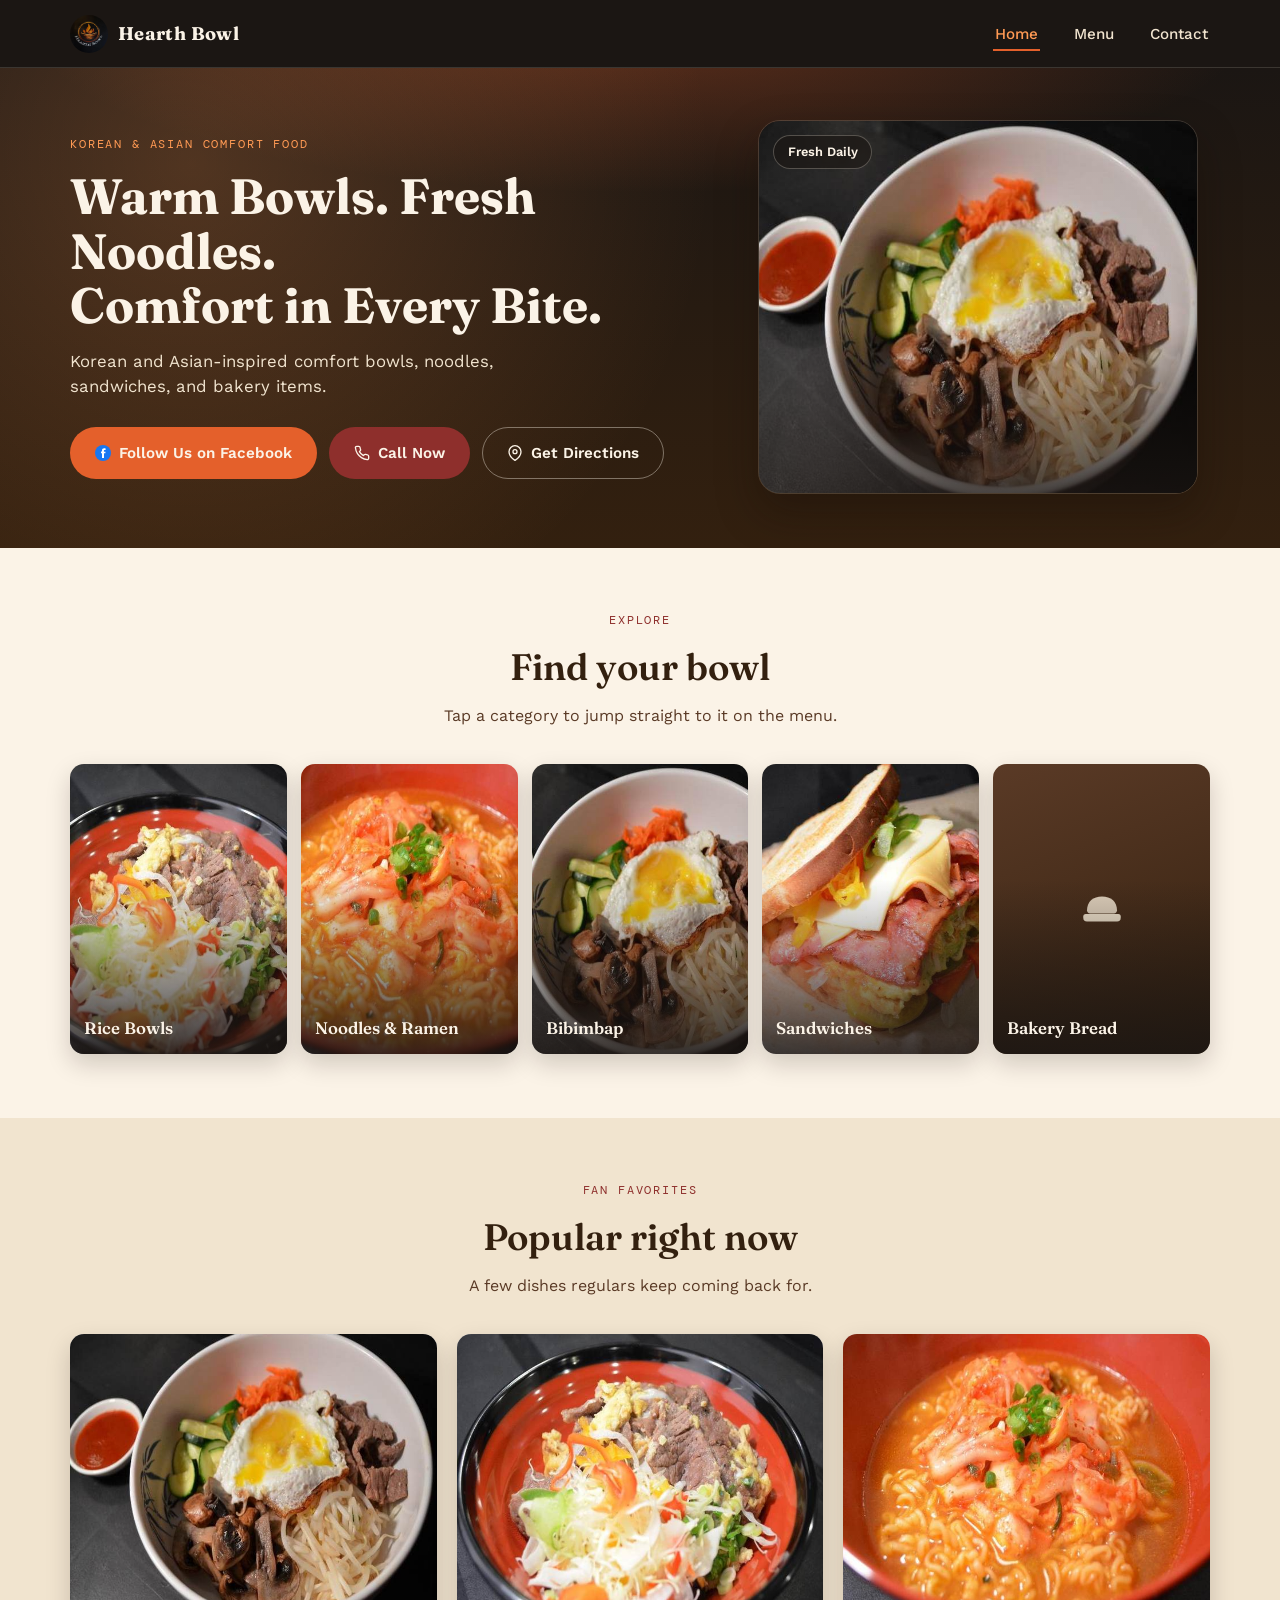
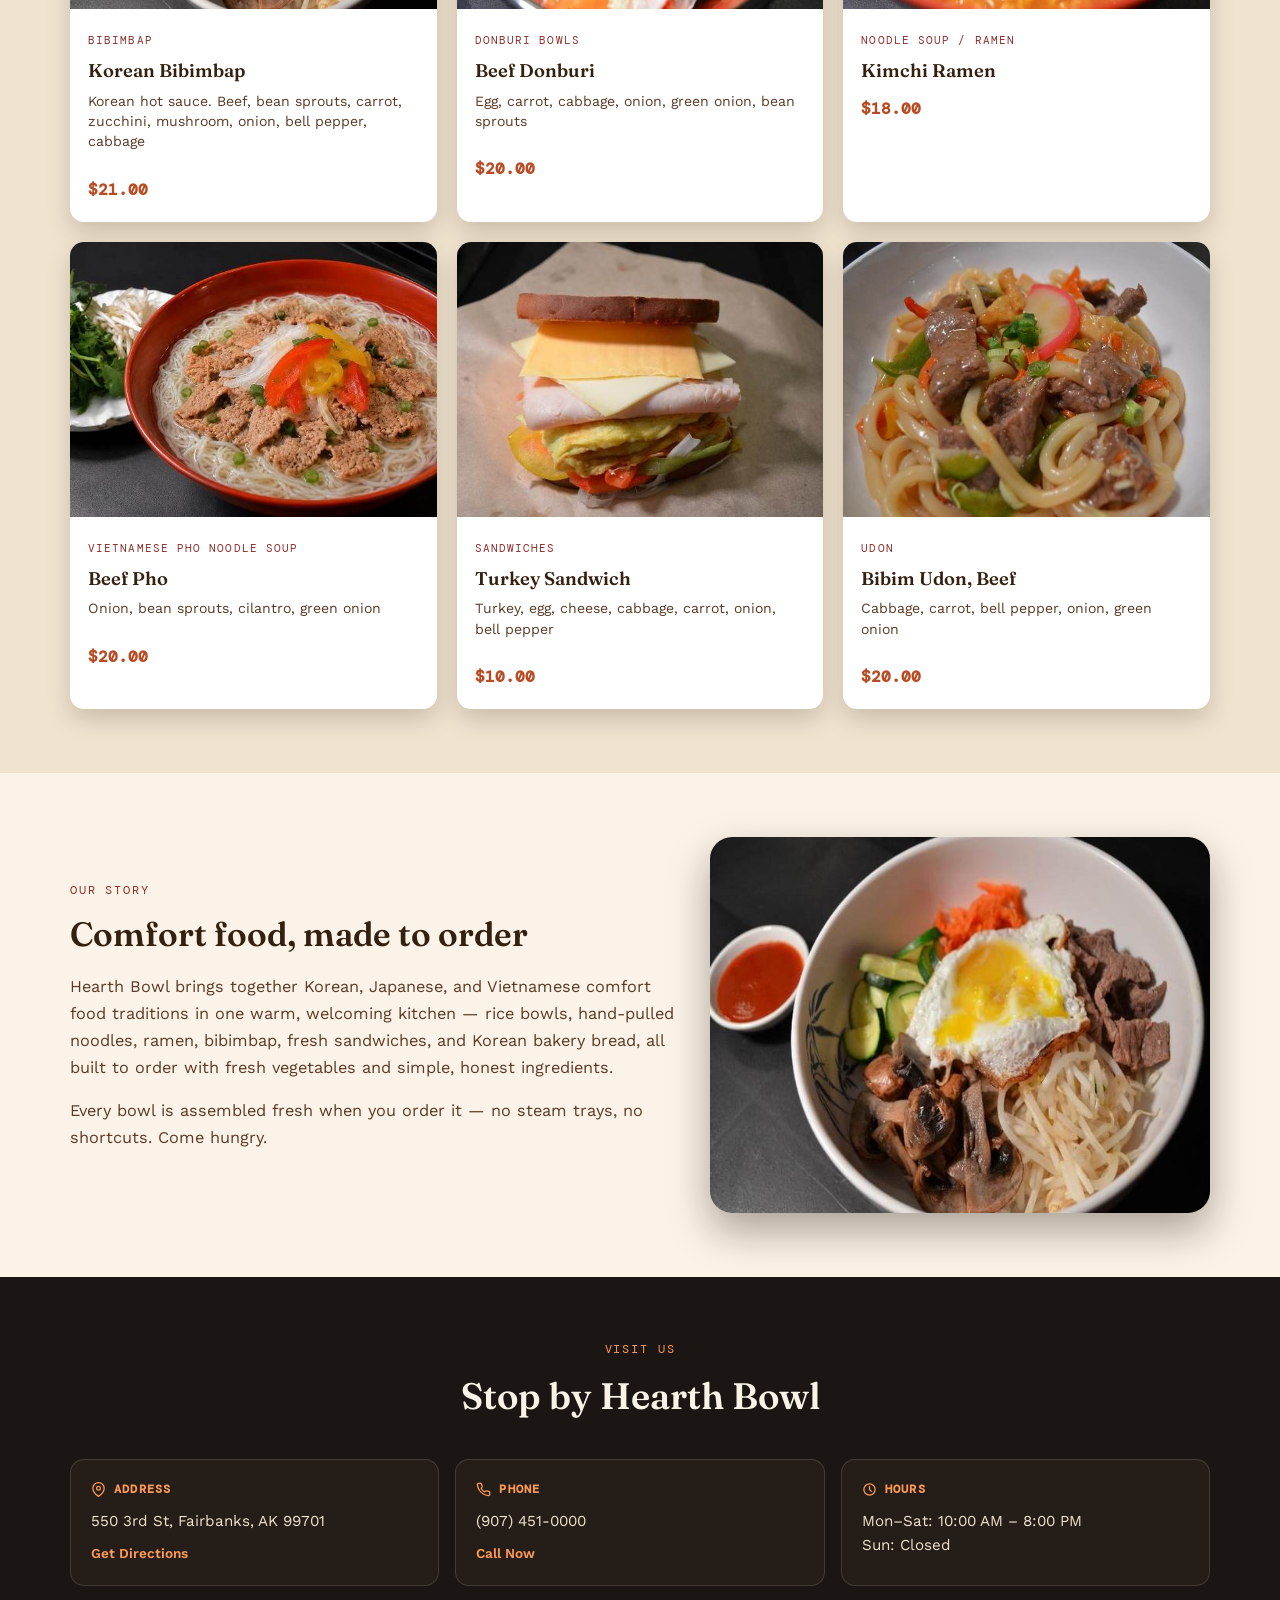
==== index.html @ 7474d931 "Add files via upload" ====
<!DOCTYPE html>
<html lang="en">
<head>
<meta charset="UTF-8">
<meta name="viewport" content="width=device-width, initial-scale=1.0">
<title>Hearth Bowl — Warm Bowls. Fresh Noodles. Comfort in Every Bite.</title>
<meta name="description" content="Hearth Bowl is a Korean and Asian-inspired comfort food restaurant serving rice bowls, noodles, ramen, bibimbap, sandwiches, and Korean bakery bread in Fairbanks, Alaska.">
<link rel="icon" href="favicon.ico" sizes="any">
<link rel="icon" type="image/png" sizes="32x32" href="favicon-32x32.png">
<link rel="icon" type="image/png" sizes="16x16" href="favicon-16x16.png">
<link rel="apple-touch-icon" sizes="180x180" href="apple-touch-icon.png">
<link rel="canonical" href="https://hearthbowl.net/">
<meta property="og:type" content="restaurant.restaurant">
<meta property="og:title" content="Hearth Bowl — Warm Bowls. Fresh Noodles. Comfort in Every Bite.">
<meta property="og:description" content="Korean and Asian-inspired comfort bowls, noodles, ramen, bibimbap, sandwiches, and Korean bakery bread in Fairbanks, Alaska.">
<meta property="og:image" content="https://hearthbowl.net/assets/og-image.jpg">
<meta property="og:url" content="https://hearthbowl.net/">
<meta name="twitter:card" content="summary_large_image">
<meta name="theme-color" content="#1B1613">
<link rel="preconnect" href="https://fonts.googleapis.com">
<link rel="preconnect" href="https://fonts.gstatic.com" crossorigin>
<link href="https://fonts.googleapis.com/css2?family=Fraunces:ital,opsz,wght@0,9..144,500;0,9..144,600;0,9..144,700;1,9..144,500&family=Work+Sans:wght@400;500;600;700&family=DM+Mono:wght@400;500&display=swap" rel="stylesheet">
<link rel="stylesheet" href="style.css">
</head>
<body>

<a href="#main" class="skip-link">Skip to content</a>

<!-- ============ HEADER ============ -->
<header class="site-header">
  <div class="container">
    <a href="#home" data-page="home" class="brand" aria-label="Hearth Bowl home">
      <span class="brand-mark"><img src="images/logo.jpg" alt="Hearth Bowl logo" class="" loading="lazy"></span>
      <span class="brand-word">Hearth Bowl</span>
    </a>
    <nav class="main-nav" aria-label="Primary">
      <ul>
        <li><a href="#home" data-page="home">Home</a></li>
<li><a href="#menu" data-page="menu">Menu</a></li>
<li><a href="#visit" data-scroll="visit">Contact</a></li>
      </ul>
    </nav>
    <button class="menu-toggle" id="menuToggle" aria-label="Open menu" aria-expanded="false">
      <svg viewBox="0 0 24 24" fill="none" stroke="currentColor" stroke-width="2" stroke-linecap="round"><path d="M4 6h16M4 12h16M4 18h16"/></svg>
    </button>
  </div>
</header>

<nav class="mobile-nav" id="mobileNav" aria-label="Mobile">
  <ul>
    <li><a href="#home" data-page="home">Home</a></li>
<li><a href="#menu" data-page="menu">Menu</a></li>
<li><a href="#visit" data-scroll="visit">Contact</a></li>
  </ul>
</nav>

<main id="main">

<!-- ============================================================
     HOME PAGE
     ============================================================ -->
<section class="page active" id="home">

  <div class="hero">
    <div class="container hero-grid">
      <div class="hero-left">
        <span class="hero-eyebrow">Korean &amp; Asian Comfort Food</span>
        <h1>Warm Bowls. Fresh Noodles.<br>Comfort in Every Bite.</h1>
        <p class="sub">Korean and Asian-inspired comfort bowls, noodles, sandwiches, and bakery items.</p>
        <div class="hero-ctas hero-ctas-standalone">
          <a href="https://www.facebook.com/share/1EP2LGb8Qw/?mibextid=wwXIfr" target="_blank" rel="noopener" class="btn btn-primary"><svg viewBox="0 0 24 24" xmlns="http://www.w3.org/2000/svg"><circle cx="12" cy="12" r="12" fill="#1877F2"/><path d="M15.5 12.5h-2v7h-3v-7h-1.5v-2.6h1.5V8.4c0-2.1 1.2-3.4 3.5-3.4.9 0 1.6.1 1.9.1v2.4h-1.3c-1 0-1.2.5-1.2 1.2v1.6h2.4l-.3 2.6z" fill="#fff"/></svg> Follow Us on Facebook</a>
          <a href="tel:+19074510000" class="btn btn-secondary"><svg viewBox="0 0 24 24" fill="none" stroke="currentColor" stroke-width="2" stroke-linecap="round" stroke-linejoin="round"><path d="M22 16.92v3a2 2 0 0 1-2.18 2 19.79 19.79 0 0 1-8.63-3.07 19.5 19.5 0 0 1-6-6 19.79 19.79 0 0 1-3.07-8.67A2 2 0 0 1 4.11 2h3a2 2 0 0 1 2 1.72c.127.96.361 1.903.7 2.81a2 2 0 0 1-.45 2.11L8.09 9.91a16 16 0 0 0 6 6l1.27-1.27a2 2 0 0 1 2.11-.45c.907.339 1.85.573 2.81.7A2 2 0 0 1 22 16.92z"/></svg> Call Now</a>
          <a href="https://www.google.com/maps/place/Hearth+Bowl/@64.8456189,-147.6984155,17z/data=!3m1!4b1!4m6!3m5!1s0x5132450023482555:0xc5802ee0e0653748!8m2!3d64.8456166!4d-147.6958352!16s%2Fg%2F11zckj71mb?entry=ttu&amp;g_ep=EgoyMDI2MDYyOS4wIKXMDSoASAFQAw%3D%3D" target="_blank" rel="noopener" class="btn btn-outline"><svg viewBox="0 0 24 24" fill="none" stroke="currentColor" stroke-width="2" stroke-linecap="round" stroke-linejoin="round"><path d="M21 10c0 7-9 13-9 13s-9-6-9-13a9 9 0 0 1 18 0z"/><circle cx="12" cy="10" r="3"/></svg> Get Directions</a>
        </div>
      </div>
      <div class="hero-right">
        <div class="hero-media">
          <img src="images/korean-bibimbap.jpg" alt="Korean bibimbap bowl" class="" loading="lazy">
          <span class="hero-tag-top">Fresh Daily</span>
        </div>
      </div>
    </div>
  </div>

  <!-- Featured categories -->
  <section class="section section-cream">
    <div class="container">
      <div class="section-head">
        <span class="section-eyebrow">Explore</span>
        <h2>Find your bowl</h2>
        <p>Tap a category to jump straight to it on the menu.</p>
      </div>
      <div class="tile-grid">
        
        <a class="tile" href="#menu" data-page="menu" data-cat="donburi">
          <div class="tile-media"><img src="images/beef-donburi.jpg" alt="Rice Bowls" class="tile-photo" loading="lazy"></div>
          <span class="tile-label">Rice Bowls</span>
        </a>

        <a class="tile" href="#menu" data-page="menu" data-cat="udon">
          <div class="tile-media"><img src="images/kimchi-ramen.jpg" alt="Noodles &amp; Ramen" class="tile-photo" loading="lazy"></div>
          <span class="tile-label">Noodles &amp; Ramen</span>
        </a>

        <a class="tile" href="#menu" data-page="menu" data-cat="bibimbap">
          <div class="tile-media"><img src="images/korean-bibimbap.jpg" alt="Bibimbap" class="tile-photo" loading="lazy"></div>
          <span class="tile-label">Bibimbap</span>
        </a>

        <a class="tile" href="#menu" data-page="menu" data-cat="sandwiches">
          <div class="tile-media"><img src="images/bacon-sandwich.jpg" alt="Sandwiches" class="tile-photo" loading="lazy"></div>
          <span class="tile-label">Sandwiches</span>
        </a>

        <a class="tile" href="#menu" data-page="menu" data-cat="bakery">
          <div class="tile-media"><div class="tile-photo tile-photo--bakery" aria-hidden="true"><svg viewBox="0 0 64 64" width="40" height="40" fill="none" xmlns="http://www.w3.org/2000/svg"><path d="M8 34c0-14 10-22 24-22s24 8 24 22c0 3-2 5-5 5H13c-3 0-5-2-5-5Z" fill="currentColor" opacity=".9"/><path d="M6 40h52a4 4 0 0 1 4 4v2a6 6 0 0 1-6 6H8a6 6 0 0 1-6-6v-2a4 4 0 0 1 4-4Z" fill="currentColor"/></svg></div></div>
          <span class="tile-label">Bakery Bread</span>
        </a>
      </div>
    </div>
  </section>

  <!-- Popular items -->
  <section class="section section-dim">
    <div class="container">
      <div class="section-head">
        <span class="section-eyebrow">Fan Favorites</span>
        <h2>Popular right now</h2>
        <p>A few dishes regulars keep coming back for.</p>
      </div>
      <div class="pop-grid">
        
        <article class="pop-card fade-in">
          <div class="pop-media"><img src="images/korean-bibimbap.jpg" alt="Korean Bibimbap" class="pop-photo" loading="lazy"></div>
          <div class="pop-body">
            <span class="pop-eyebrow">Bibimbap</span>
            <h3>Korean Bibimbap</h3>
            <p class="pop-desc">Korean hot sauce. Beef, bean sprouts, carrot, zucchini, mushroom, onion, bell pepper, cabbage</p>
            <span class="pop-price">$21.00</span>
          </div>
        </article>

        <article class="pop-card fade-in">
          <div class="pop-media"><img src="images/beef-donburi.jpg" alt="Beef Donburi" class="pop-photo" loading="lazy"></div>
          <div class="pop-body">
            <span class="pop-eyebrow">Donburi Bowls</span>
            <h3>Beef Donburi</h3>
            <p class="pop-desc">Egg, carrot, cabbage, onion, green onion, bean sprouts</p>
            <span class="pop-price">$20.00</span>
          </div>
        </article>

        <article class="pop-card fade-in">
          <div class="pop-media"><img src="images/kimchi-ramen.jpg" alt="Kimchi Ramen" class="pop-photo" loading="lazy"></div>
          <div class="pop-body">
            <span class="pop-eyebrow">Noodle Soup / Ramen</span>
            <h3>Kimchi Ramen</h3>
            
            <span class="pop-price">$18.00</span>
          </div>
        </article>

        <article class="pop-card fade-in">
          <div class="pop-media"><img src="images/beef-pho.jpg" alt="Beef Pho" class="pop-photo" loading="lazy"></div>
          <div class="pop-body">
            <span class="pop-eyebrow">Vietnamese Pho Noodle Soup</span>
            <h3>Beef Pho</h3>
            <p class="pop-desc">Onion, bean sprouts, cilantro, green onion</p>
            <span class="pop-price">$20.00</span>
          </div>
        </article>

        <article class="pop-card fade-in">
          <div class="pop-media"><img src="images/turkey-sandwich.jpg" alt="Turkey Sandwich" class="pop-photo" loading="lazy"></div>
          <div class="pop-body">
            <span class="pop-eyebrow">Sandwiches</span>
            <h3>Turkey Sandwich</h3>
            <p class="pop-desc">Turkey, egg, cheese, cabbage, carrot, onion, bell pepper</p>
            <span class="pop-price">$10.00</span>
          </div>
        </article>

        <article class="pop-card fade-in">
          <div class="pop-media"><img src="images/bibim-udon-beef.jpg" alt="Bibim Udon, Beef" class="pop-photo" loading="lazy"></div>
          <div class="pop-body">
            <span class="pop-eyebrow">Udon</span>
            <h3>Bibim Udon, Beef</h3>
            <p class="pop-desc">Cabbage, carrot, bell pepper, onion, green onion</p>
            <span class="pop-price">$20.00</span>
          </div>
        </article>
      </div>
    </div>
  </section>

  <!-- About -->
  <section class="section section-cream">
    <div class="container">
      <div class="about-wrap">
        <div class="about-text fade-in">
          <span class="section-eyebrow">Our Story</span>
          <h2>Comfort food, made to order</h2>
          <p>Hearth Bowl brings together Korean, Japanese, and Vietnamese comfort food traditions in one warm, welcoming kitchen — rice bowls, hand-pulled noodles, ramen, bibimbap, fresh sandwiches, and Korean bakery bread, all built to order with fresh vegetables and simple, honest ingredients.</p>
          <p>Every bowl is assembled fresh when you order it — no steam trays, no shortcuts. Come hungry.</p>
        </div>
        <div class="about-media fade-in">
          <img src="images/korean-bibimbap.jpg" alt="Korean bibimbap bowl" class="" loading="lazy">
        </div>
      </div>
    </div>
  </section>

  <!-- Location preview / Visit Us — also the target of the nav "Contact" link -->
  <section class="section section-dark" id="visit">
    <div class="container">
      <div class="section-head">
        <span class="section-eyebrow">Visit Us</span>
        <h2>Stop by Hearth Bowl</h2>
      </div>
      <div class="loc-preview">
        <div class="loc-card fade-in">
          <h4><svg viewBox="0 0 24 24" fill="none" stroke="currentColor" stroke-width="2" stroke-linecap="round" stroke-linejoin="round"><path d="M21 10c0 7-9 13-9 13s-9-6-9-13a9 9 0 0 1 18 0z"/><circle cx="12" cy="10" r="3"/></svg> Address</h4>
          <p>550 3rd St, Fairbanks, AK 99701</p>
          <a href="https://www.google.com/maps/place/Hearth+Bowl/@64.8456189,-147.6984155,17z/data=!3m1!4b1!4m6!3m5!1s0x5132450023482555:0xc5802ee0e0653748!8m2!3d64.8456166!4d-147.6958352!16s%2Fg%2F11zckj71mb?entry=ttu&amp;g_ep=EgoyMDI2MDYyOS4wIKXMDSoASAFQAw%3D%3D" target="_blank" rel="noopener" class="loc-link">Get Directions</a>
        </div>
        <div class="loc-card fade-in">
          <h4><svg viewBox="0 0 24 24" fill="none" stroke="currentColor" stroke-width="2" stroke-linecap="round" stroke-linejoin="round"><path d="M22 16.92v3a2 2 0 0 1-2.18 2 19.79 19.79 0 0 1-8.63-3.07 19.5 19.5 0 0 1-6-6 19.79 19.79 0 0 1-3.07-8.67A2 2 0 0 1 4.11 2h3a2 2 0 0 1 2 1.72c.127.96.361 1.903.7 2.81a2 2 0 0 1-.45 2.11L8.09 9.91a16 16 0 0 0 6 6l1.27-1.27a2 2 0 0 1 2.11-.45c.907.339 1.85.573 2.81.7A2 2 0 0 1 22 16.92z"/></svg> Phone</h4>
          <p>(907) 451-0000</p>
          <a href="tel:+19074510000" class="loc-link">Call Now</a>
        </div>
        <div class="loc-card fade-in">
          <h4><svg viewBox="0 0 24 24" fill="none" stroke="currentColor" stroke-width="2" stroke-linecap="round" stroke-linejoin="round"><circle cx="12" cy="12" r="9"/><path d="M12 7v5l3 3"/></svg> Hours</h4>
          <p>Mon–Sat: 10:00 AM – 8:00 PM<br>Sun: Closed</p>
        </div>
      </div>
    </div>
  </section>

</section>

<!-- ============================================================
     MENU PAGE
     ============================================================ -->
<section class="page" id="menu">
  <div class="menu-hero">
    <div class="container">
      <h1>The Menu</h1>
      <p>Every bowl, noodle, and sandwich we serve — organized so it's easy to browse on the go.</p>
    </div>
  </div>

  <div class="tab-bar" role="tablist" aria-label="Menu categories">
    <div class="container">
      <button class="tab" data-cat="sandwiches" role="tab" aria-selected="false" id="tab-sandwiches" aria-controls="cat-sandwiches">Sandwiches</button>
<button class="tab" data-cat="bakery" role="tab" aria-selected="false" id="tab-bakery" aria-controls="cat-bakery">Korean Bakery Bread</button>
<button class="tab" data-cat="udon" role="tab" aria-selected="false" id="tab-udon" aria-controls="cat-udon">Udon</button>
<button class="tab" data-cat="donburi" role="tab" aria-selected="false" id="tab-donburi" aria-controls="cat-donburi">Donburi Bowls</button>
<button class="tab" data-cat="bibimbap" role="tab" aria-selected="false" id="tab-bibimbap" aria-controls="cat-bibimbap">Bibimbap</button>
<button class="tab" data-cat="ramen" role="tab" aria-selected="false" id="tab-ramen" aria-controls="cat-ramen">Noodle Soup / Ramen</button>
<button class="tab" data-cat="kalgoogsoo" role="tab" aria-selected="false" id="tab-kalgoogsoo" aria-controls="cat-kalgoogsoo">Korean Kalgoogsoo</button>
<button class="tab" data-cat="pho" role="tab" aria-selected="false" id="tab-pho" aria-controls="cat-pho">Vietnamese Pho Noodle Soup</button>
<button class="tab" data-cat="mixed-noodles" role="tab" aria-selected="false" id="tab-mixed-noodles" aria-controls="cat-mixed-noodles">Vietnamese Mixed Noodles</button>
<button class="tab" data-cat="drinks" role="tab" aria-selected="false" id="tab-drinks" aria-controls="cat-drinks">Drinks</button>
    </div>
  </div>

  <div class="menu-categories">
    <div class="container">
      
    <section class="menu-category" id="cat-sandwiches" aria-labelledby="catlabel-sandwiches">
      <div class="cat-heading">
        <span class="flame-mark" aria-hidden="true"><svg viewBox="0 0 24 24" width="18" height="18" fill="none" xmlns="http://www.w3.org/2000/svg"><path d="M12 2c1 3-2 4-2 7a3 3 0 0 0 6 0c0-1-.5-2-1-2.5.8.2 3 1.7 3 5.5a6 6 0 1 1-12 0c0-4 2.5-6 3-7C9.5 4 11 3 12 2Z" fill="currentColor"/></svg></span>
        <h2 id="catlabel-sandwiches">Sandwiches</h2>
      </div>
      
      <ul class="menu-list">
        
      <li class="menu-item">
        <div class="item-photo-wrap"><img src="images/turkey-sandwich.jpg" alt="Turkey Sandwich" class="item-photo" loading="lazy"></div>
        <div class="item-info">
          <div class="item-row">
            <h3 class="item-name">Turkey Sandwich</h3>
            <span class="item-dots" aria-hidden="true"></span>
            <span class="item-price">$10.00</span>
          </div>
          <p class="item-desc">Turkey, egg, cheese, cabbage, carrot, onion, bell pepper</p>
        </div>
      </li>

      <li class="menu-item">
        <div class="item-photo-wrap"><img src="images/tuna-sandwich.jpg" alt="Tuna Sandwich" class="item-photo" loading="lazy"></div>
        <div class="item-info">
          <div class="item-row">
            <h3 class="item-name">Tuna Sandwich</h3>
            <span class="item-dots" aria-hidden="true"></span>
            <span class="item-price">$10.00</span>
          </div>
          <p class="item-desc">Tuna, onion, bell pepper, cheese</p>
        </div>
      </li>

      <li class="menu-item">
        <div class="item-photo-wrap"><img src="images/chicken-sandwich.jpg" alt="Chicken Sandwich" class="item-photo" loading="lazy"></div>
        <div class="item-info">
          <div class="item-row">
            <h3 class="item-name">Chicken Sandwich</h3>
            <span class="item-dots" aria-hidden="true"></span>
            <span class="item-price">$9.00</span>
          </div>
          <p class="item-desc">Chicken, onion, bell pepper, cheese</p>
        </div>
      </li>

      <li class="menu-item">
        <div class="item-photo-wrap"><img src="images/bacon-sandwich.jpg" alt="Bacon Sandwich" class="item-photo" loading="lazy"></div>
        <div class="item-info">
          <div class="item-row">
            <h3 class="item-name">Bacon Sandwich</h3>
            <span class="item-dots" aria-hidden="true"></span>
            <span class="item-price">$10.00</span>
          </div>
          <p class="item-desc">Bacon, egg, cheese, cabbage, carrot, onion, bell pepper</p>
        </div>
      </li>

      <li class="menu-item">
        <div class="item-photo-wrap"><img src="images/ham-sandwich.jpg" alt="Ham Sandwich" class="item-photo" loading="lazy"></div>
        <div class="item-info">
          <div class="item-row">
            <h3 class="item-name">Ham Sandwich</h3>
            <span class="item-dots" aria-hidden="true"></span>
            <span class="item-price">$10.00</span>
          </div>
          <p class="item-desc">Ham, egg, cheese, cabbage, carrot, onion, bell pepper</p>
        </div>
      </li>
      </ul>
    </section>

    <section class="menu-category" id="cat-bakery" aria-labelledby="catlabel-bakery">
      <div class="cat-heading">
        <span class="flame-mark" aria-hidden="true"><svg viewBox="0 0 24 24" width="18" height="18" fill="none" xmlns="http://www.w3.org/2000/svg"><path d="M12 2c1 3-2 4-2 7a3 3 0 0 0 6 0c0-1-.5-2-1-2.5.8.2 3 1.7 3 5.5a6 6 0 1 1-12 0c0-4 2.5-6 3-7C9.5 4 11 3 12 2Z" fill="currentColor"/></svg></span>
        <h2 id="catlabel-bakery">Korean Bakery Bread</h2>
      </div>
      <p class="cat-subtitle">All same price</p>
      <ul class="menu-list">
        
      <li class="menu-item">
        <div class="item-photo-wrap"><div class="img-fallback item-photo" role="img" aria-label="Korean Bakery Bread"><span>Korean Bakery Bread</span></div></div>
        <div class="item-info">
          <div class="item-row">
            <h3 class="item-name">Korean Bakery Bread</h3>
            <span class="item-dots" aria-hidden="true"></span>
            <span class="item-price">$5.00</span>
          </div>
          <p class="item-desc">Cream bread, red bean bread, sobor bread, butter bread, etc.</p>
        </div>
      </li>
      </ul>
    </section>

    <section class="menu-category" id="cat-udon" aria-labelledby="catlabel-udon">
      <div class="cat-heading">
        <span class="flame-mark" aria-hidden="true"><svg viewBox="0 0 24 24" width="18" height="18" fill="none" xmlns="http://www.w3.org/2000/svg"><path d="M12 2c1 3-2 4-2 7a3 3 0 0 0 6 0c0-1-.5-2-1-2.5.8.2 3 1.7 3 5.5a6 6 0 1 1-12 0c0-4 2.5-6 3-7C9.5 4 11 3 12 2Z" fill="currentColor"/></svg></span>
        <h2 id="catlabel-udon">Udon</h2>
      </div>
      
      <ul class="menu-list">
        
      <li class="menu-item">
        <div class="item-photo-wrap"><img src="images/udon-soup.jpg" alt="Udon Soup" class="item-photo" loading="lazy"></div>
        <div class="item-info">
          <div class="item-row">
            <h3 class="item-name">Udon Soup</h3>
            <span class="item-dots" aria-hidden="true"></span>
            <span class="item-price">$17.00</span>
          </div>
          <p class="item-desc">Fish cake, kamaboko, seaweed, green onion</p>
        </div>
      </li>

      <li class="menu-item">
        <div class="item-photo-wrap"><img src="images/bibim-udon-beef.jpg" alt="Bibim Udon, Beef" class="item-photo" loading="lazy"></div>
        <div class="item-info">
          <div class="item-row">
            <h3 class="item-name">Bibim Udon, Beef</h3>
            <span class="item-dots" aria-hidden="true"></span>
            <span class="item-price">$20.00</span>
          </div>
          <p class="item-desc">Cabbage, carrot, bell pepper, onion, green onion</p>
        </div>
      </li>

      <li class="menu-item">
        <div class="item-photo-wrap"><img src="images/bibim-udon-pork.jpg" alt="Bibim Udon, Pork" class="item-photo" loading="lazy"></div>
        <div class="item-info">
          <div class="item-row">
            <h3 class="item-name">Bibim Udon, Pork</h3>
            <span class="item-dots" aria-hidden="true"></span>
            <span class="item-price">$19.00</span>
          </div>
          <p class="item-desc">Cabbage, carrot, bell pepper, onion, green onion</p>
        </div>
      </li>

      <li class="menu-item">
        <div class="item-photo-wrap"><img src="images/bibim-udon-chicken.jpg" alt="Bibim Udon, Chicken" class="item-photo" loading="lazy"></div>
        <div class="item-info">
          <div class="item-row">
            <h3 class="item-name">Bibim Udon, Chicken</h3>
            <span class="item-dots" aria-hidden="true"></span>
            <span class="item-price">$19.00</span>
          </div>
          <p class="item-desc">Cabbage, carrot, bell pepper, onion, green onion</p>
        </div>
      </li>

      <li class="menu-item">
        <div class="item-photo-wrap"><img src="images/bibim-udon-shrimp.jpg" alt="Bibim Udon, Shrimp" class="item-photo" loading="lazy"></div>
        <div class="item-info">
          <div class="item-row">
            <h3 class="item-name">Bibim Udon, Shrimp</h3>
            <span class="item-dots" aria-hidden="true"></span>
            <span class="item-price">$19.00</span>
          </div>
          <p class="item-desc">Cabbage, carrot, bell pepper, onion, green onion</p>
        </div>
      </li>
      </ul>
    </section>

    <section class="menu-category" id="cat-donburi" aria-labelledby="catlabel-donburi">
      <div class="cat-heading">
        <span class="flame-mark" aria-hidden="true"><svg viewBox="0 0 24 24" width="18" height="18" fill="none" xmlns="http://www.w3.org/2000/svg"><path d="M12 2c1 3-2 4-2 7a3 3 0 0 0 6 0c0-1-.5-2-1-2.5.8.2 3 1.7 3 5.5a6 6 0 1 1-12 0c0-4 2.5-6 3-7C9.5 4 11 3 12 2Z" fill="currentColor"/></svg></span>
        <h2 id="catlabel-donburi">Donburi Bowls</h2>
      </div>
      
      <ul class="menu-list">
        
      <li class="menu-item">
        <div class="item-photo-wrap"><img src="images/vegetable-donburi.jpg" alt="Vegetable Donburi" class="item-photo" loading="lazy"></div>
        <div class="item-info">
          <div class="item-row">
            <h3 class="item-name">Vegetable Donburi</h3>
            <span class="item-dots" aria-hidden="true"></span>
            <span class="item-price">$18.00</span>
          </div>
          <p class="item-desc">Egg, carrot, cabbage, onion, mushroom, bell pepper, bean sprouts</p>
        </div>
      </li>

      <li class="menu-item">
        <div class="item-photo-wrap"><img src="images/beef-donburi.jpg" alt="Beef Donburi" class="item-photo" loading="lazy"></div>
        <div class="item-info">
          <div class="item-row">
            <h3 class="item-name">Beef Donburi</h3>
            <span class="item-dots" aria-hidden="true"></span>
            <span class="item-price">$20.00</span>
          </div>
          <p class="item-desc">Egg, carrot, cabbage, onion, green onion, bean sprouts</p>
        </div>
      </li>

      <li class="menu-item">
        <div class="item-photo-wrap"><img src="images/pork-donburi.jpg" alt="Pork Donburi" class="item-photo" loading="lazy"></div>
        <div class="item-info">
          <div class="item-row">
            <h3 class="item-name">Pork Donburi</h3>
            <span class="item-dots" aria-hidden="true"></span>
            <span class="item-price">$19.00</span>
          </div>
          <p class="item-desc">Egg, carrot, cabbage, onion, green onion, bean sprouts</p>
        </div>
      </li>

      <li class="menu-item">
        <div class="item-photo-wrap"><img src="images/chicken-donburi.jpg" alt="Chicken Donburi" class="item-photo" loading="lazy"></div>
        <div class="item-info">
          <div class="item-row">
            <h3 class="item-name">Chicken Donburi</h3>
            <span class="item-dots" aria-hidden="true"></span>
            <span class="item-price">$19.00</span>
          </div>
          <p class="item-desc">Egg, carrot, cabbage, onion, green onion, bean sprouts</p>
        </div>
      </li>

      <li class="menu-item">
        <div class="item-photo-wrap"><img src="images/combo-donburi.jpg" alt="Combo Donburi" class="item-photo" loading="lazy"></div>
        <div class="item-info">
          <div class="item-row">
            <h3 class="item-name">Combo Donburi</h3>
            <span class="item-dots" aria-hidden="true"></span>
            <span class="item-price">$21.00</span>
          </div>
          <p class="item-desc">Beef, pork, egg, carrot, cabbage, onion, green onion, bean sprouts</p>
        </div>
      </li>

      <li class="menu-item">
        <div class="item-photo-wrap"><img src="images/kimchi-donburi.jpg" alt="Kimchi Donburi" class="item-photo" loading="lazy"></div>
        <div class="item-info">
          <div class="item-row">
            <h3 class="item-name">Kimchi Donburi</h3>
            <span class="item-dots" aria-hidden="true"></span>
            <span class="item-price">$19.00</span>
          </div>
          <p class="item-desc">Egg, cabbage, bean sprouts, onion, green onion, carrot, bell pepper</p>
        </div>
      </li>
      </ul>
    </section>

    <section class="menu-category" id="cat-bibimbap" aria-labelledby="catlabel-bibimbap">
      <div class="cat-heading">
        <span class="flame-mark" aria-hidden="true"><svg viewBox="0 0 24 24" width="18" height="18" fill="none" xmlns="http://www.w3.org/2000/svg"><path d="M12 2c1 3-2 4-2 7a3 3 0 0 0 6 0c0-1-.5-2-1-2.5.8.2 3 1.7 3 5.5a6 6 0 1 1-12 0c0-4 2.5-6 3-7C9.5 4 11 3 12 2Z" fill="currentColor"/></svg></span>
        <h2 id="catlabel-bibimbap">Bibimbap</h2>
      </div>
      
      <ul class="menu-list">
        
      <li class="menu-item">
        <div class="item-photo-wrap"><img src="images/japanese-bibimbap.jpg" alt="Japanese Bibimbap" class="item-photo" loading="lazy"></div>
        <div class="item-info">
          <div class="item-row">
            <h3 class="item-name">Japanese Bibimbap</h3>
            <span class="item-dots" aria-hidden="true"></span>
            <span class="item-price">$21.00</span>
          </div>
          <p class="item-desc">Japanese soy sauce. Shrimp, carrot, onion, cabbage, mushroom, bell pepper, zucchini, bean sprouts</p>
        </div>
      </li>

      <li class="menu-item">
        <div class="item-photo-wrap"><img src="images/korean-bibimbap.jpg" alt="Korean Bibimbap" class="item-photo" loading="lazy"></div>
        <div class="item-info">
          <div class="item-row">
            <h3 class="item-name">Korean Bibimbap</h3>
            <span class="item-dots" aria-hidden="true"></span>
            <span class="item-price">$21.00</span>
          </div>
          <p class="item-desc">Korean hot sauce. Beef, bean sprouts, carrot, zucchini, mushroom, onion, bell pepper, cabbage</p>
        </div>
      </li>
      </ul>
    </section>

    <section class="menu-category" id="cat-ramen" aria-labelledby="catlabel-ramen">
      <div class="cat-heading">
        <span class="flame-mark" aria-hidden="true"><svg viewBox="0 0 24 24" width="18" height="18" fill="none" xmlns="http://www.w3.org/2000/svg"><path d="M12 2c1 3-2 4-2 7a3 3 0 0 0 6 0c0-1-.5-2-1-2.5.8.2 3 1.7 3 5.5a6 6 0 1 1-12 0c0-4 2.5-6 3-7C9.5 4 11 3 12 2Z" fill="currentColor"/></svg></span>
        <h2 id="catlabel-ramen">Noodle Soup / Ramen</h2>
      </div>
      <p class="cat-subtitle">Spicy or mild</p>
      <ul class="menu-list">
        
      <li class="menu-item">
        <div class="item-photo-wrap"><img src="images/regular-ramen.jpg" alt="Regular Ramen" class="item-photo" loading="lazy"></div>
        <div class="item-info">
          <div class="item-row">
            <h3 class="item-name">Regular Ramen</h3>
            <span class="item-dots" aria-hidden="true"></span>
            <span class="item-price">$17.00</span>
          </div>
          
        </div>
      </li>

      <li class="menu-item">
        <div class="item-photo-wrap"><img src="images/beef-ramen.jpg" alt="Beef Ramen" class="item-photo" loading="lazy"></div>
        <div class="item-info">
          <div class="item-row">
            <h3 class="item-name">Beef Ramen</h3>
            <span class="item-dots" aria-hidden="true"></span>
            <span class="item-price">$19.00</span>
          </div>
          
        </div>
      </li>

      <li class="menu-item">
        <div class="item-photo-wrap"><img src="images/chicken-ramen.jpg" alt="Chicken Ramen" class="item-photo" loading="lazy"></div>
        <div class="item-info">
          <div class="item-row">
            <h3 class="item-name">Chicken Ramen</h3>
            <span class="item-dots" aria-hidden="true"></span>
            <span class="item-price">$18.00</span>
          </div>
          
        </div>
      </li>

      <li class="menu-item">
        <div class="item-photo-wrap"><img src="images/pork-ramen.jpg" alt="Pork Ramen" class="item-photo" loading="lazy"></div>
        <div class="item-info">
          <div class="item-row">
            <h3 class="item-name">Pork Ramen</h3>
            <span class="item-dots" aria-hidden="true"></span>
            <span class="item-price">$18.00</span>
          </div>
          
        </div>
      </li>

      <li class="menu-item">
        <div class="item-photo-wrap"><img src="images/kimchi-ramen.jpg" alt="Kimchi Ramen" class="item-photo" loading="lazy"></div>
        <div class="item-info">
          <div class="item-row">
            <h3 class="item-name">Kimchi Ramen</h3>
            <span class="item-dots" aria-hidden="true"></span>
            <span class="item-price">$18.00</span>
          </div>
          
        </div>
      </li>
      </ul>
    </section>

    <section class="menu-category" id="cat-kalgoogsoo" aria-labelledby="catlabel-kalgoogsoo">
      <div class="cat-heading">
        <span class="flame-mark" aria-hidden="true"><svg viewBox="0 0 24 24" width="18" height="18" fill="none" xmlns="http://www.w3.org/2000/svg"><path d="M12 2c1 3-2 4-2 7a3 3 0 0 0 6 0c0-1-.5-2-1-2.5.8.2 3 1.7 3 5.5a6 6 0 1 1-12 0c0-4 2.5-6 3-7C9.5 4 11 3 12 2Z" fill="currentColor"/></svg></span>
        <h2 id="catlabel-kalgoogsoo">Korean Kalgoogsoo</h2>
      </div>
      
      <ul class="menu-list">
        
      <li class="menu-item">
        <div class="item-photo-wrap"><img src="images/korean-beef-kalgoogsoo.jpg" alt="Korean Beef Kalgoogsoo" class="item-photo" loading="lazy"></div>
        <div class="item-info">
          <div class="item-row">
            <h3 class="item-name">Korean Beef Kalgoogsoo</h3>
            <span class="item-dots" aria-hidden="true"></span>
            <span class="item-price">$20.00</span>
          </div>
          
        </div>
      </li>

      <li class="menu-item">
        <div class="item-photo-wrap"><img src="images/korean-chicken-kalgoogsoo.jpg" alt="Korean Chicken Kalgoogsoo" class="item-photo" loading="lazy"></div>
        <div class="item-info">
          <div class="item-row">
            <h3 class="item-name">Korean Chicken Kalgoogsoo</h3>
            <span class="item-dots" aria-hidden="true"></span>
            <span class="item-price">$19.00</span>
          </div>
          
        </div>
      </li>
      </ul>
    </section>

    <section class="menu-category" id="cat-pho" aria-labelledby="catlabel-pho">
      <div class="cat-heading">
        <span class="flame-mark" aria-hidden="true"><svg viewBox="0 0 24 24" width="18" height="18" fill="none" xmlns="http://www.w3.org/2000/svg"><path d="M12 2c1 3-2 4-2 7a3 3 0 0 0 6 0c0-1-.5-2-1-2.5.8.2 3 1.7 3 5.5a6 6 0 1 1-12 0c0-4 2.5-6 3-7C9.5 4 11 3 12 2Z" fill="currentColor"/></svg></span>
        <h2 id="catlabel-pho">Vietnamese Pho Noodle Soup</h2>
      </div>
      
      <ul class="menu-list">
        
      <li class="menu-item">
        <div class="item-photo-wrap"><img src="images/beef-pho.jpg" alt="Beef Pho" class="item-photo" loading="lazy"></div>
        <div class="item-info">
          <div class="item-row">
            <h3 class="item-name">Beef Pho</h3>
            <span class="item-dots" aria-hidden="true"></span>
            <span class="item-price">$20.00</span>
          </div>
          <p class="item-desc">Onion, bean sprouts, cilantro, green onion</p>
        </div>
      </li>

      <li class="menu-item">
        <div class="item-photo-wrap"><img src="images/pork-pho.jpg" alt="Pork Pho" class="item-photo" loading="lazy"></div>
        <div class="item-info">
          <div class="item-row">
            <h3 class="item-name">Pork Pho</h3>
            <span class="item-dots" aria-hidden="true"></span>
            <span class="item-price">$19.00</span>
          </div>
          <p class="item-desc">Onion, bean sprouts, cilantro, green onion</p>
        </div>
      </li>

      <li class="menu-item">
        <div class="item-photo-wrap"><img src="images/shrimp-pho.jpg" alt="Shrimp Pho" class="item-photo" loading="lazy"></div>
        <div class="item-info">
          <div class="item-row">
            <h3 class="item-name">Shrimp Pho</h3>
            <span class="item-dots" aria-hidden="true"></span>
            <span class="item-price">$19.00</span>
          </div>
          <p class="item-desc">Onion, bean sprouts, cilantro, green onion</p>
        </div>
      </li>

      <li class="menu-item">
        <div class="item-photo-wrap"><img src="images/chicken-pho.jpg" alt="Chicken Pho" class="item-photo" loading="lazy"></div>
        <div class="item-info">
          <div class="item-row">
            <h3 class="item-name">Chicken Pho</h3>
            <span class="item-dots" aria-hidden="true"></span>
            <span class="item-price">$19.00</span>
          </div>
          <p class="item-desc">Onion, bean sprouts, cilantro, green onion</p>
        </div>
      </li>
      </ul>
    </section>

    <section class="menu-category" id="cat-mixed-noodles" aria-labelledby="catlabel-mixed-noodles">
      <div class="cat-heading">
        <span class="flame-mark" aria-hidden="true"><svg viewBox="0 0 24 24" width="18" height="18" fill="none" xmlns="http://www.w3.org/2000/svg"><path d="M12 2c1 3-2 4-2 7a3 3 0 0 0 6 0c0-1-.5-2-1-2.5.8.2 3 1.7 3 5.5a6 6 0 1 1-12 0c0-4 2.5-6 3-7C9.5 4 11 3 12 2Z" fill="currentColor"/></svg></span>
        <h2 id="catlabel-mixed-noodles">Vietnamese Mixed Noodles</h2>
      </div>
      
      <ul class="menu-list">
        
      <li class="menu-item">
        <div class="item-photo-wrap"><img src="images/beef-mixed-noodles.jpg" alt="Beef Mixed Noodles" class="item-photo" loading="lazy"></div>
        <div class="item-info">
          <div class="item-row">
            <h3 class="item-name">Beef Mixed Noodles</h3>
            <span class="item-dots" aria-hidden="true"></span>
            <span class="item-price">$20.00</span>
          </div>
          <p class="item-desc">Cabbage, carrot, bell pepper, onion, green onion</p>
        </div>
      </li>

      <li class="menu-item">
        <div class="item-photo-wrap"><img src="images/pork-mixed-noodles.jpg" alt="Pork Mixed Noodles" class="item-photo" loading="lazy"></div>
        <div class="item-info">
          <div class="item-row">
            <h3 class="item-name">Pork Mixed Noodles</h3>
            <span class="item-dots" aria-hidden="true"></span>
            <span class="item-price">$19.00</span>
          </div>
          <p class="item-desc">Cabbage, carrot, bell pepper, onion, green onion</p>
        </div>
      </li>

      <li class="menu-item">
        <div class="item-photo-wrap"><img src="images/shrimp-mixed-noodles.jpg" alt="Shrimp Mixed Noodles" class="item-photo" loading="lazy"></div>
        <div class="item-info">
          <div class="item-row">
            <h3 class="item-name">Shrimp Mixed Noodles</h3>
            <span class="item-dots" aria-hidden="true"></span>
            <span class="item-price">$19.00</span>
          </div>
          <p class="item-desc">Cabbage, carrot, bell pepper, onion, green onion</p>
        </div>
      </li>

      <li class="menu-item">
        <div class="item-photo-wrap"><img src="images/chicken-mixed-noodles.jpg" alt="Chicken Mixed Noodles" class="item-photo" loading="lazy"></div>
        <div class="item-info">
          <div class="item-row">
            <h3 class="item-name">Chicken Mixed Noodles</h3>
            <span class="item-dots" aria-hidden="true"></span>
            <span class="item-price">$19.00</span>
          </div>
          <p class="item-desc">Cabbage, carrot, bell pepper, onion, green onion</p>
        </div>
      </li>
      </ul>
    </section>

    <section class="menu-category" id="cat-drinks" aria-labelledby="catlabel-drinks">
      <div class="cat-heading">
        <span class="flame-mark" aria-hidden="true"><svg viewBox="0 0 24 24" width="18" height="18" fill="none" xmlns="http://www.w3.org/2000/svg"><path d="M12 2c1 3-2 4-2 7a3 3 0 0 0 6 0c0-1-.5-2-1-2.5.8.2 3 1.7 3 5.5a6 6 0 1 1-12 0c0-4 2.5-6 3-7C9.5 4 11 3 12 2Z" fill="currentColor"/></svg></span>
        <h2 id="catlabel-drinks">Drinks</h2>
      </div>
      
      <ul class="menu-list">
        
      <li class="menu-item">
        <div class="item-photo-wrap"><div class="img-fallback item-photo" role="img" aria-label="Coke • Diet Coke • Sprite"><span>Coke • Diet Coke • Sprite</span></div></div>
        <div class="item-info">
          <div class="item-row">
            <h3 class="item-name">Coke • Diet Coke • Sprite</h3>
            <span class="item-dots" aria-hidden="true"></span>
            <span class="item-price">$3.00</span>
          </div>
          
        </div>
      </li>
      </ul>
    </section>
    </div>
  </div>
</section>

</main>

<!-- ============ MOBILE STICKY ACTION BAR ============ -->
<nav class="action-bar" aria-label="Quick actions">
  <a href="#menu" data-page="menu" class="action-primary"><svg viewBox="0 0 24 24" fill="none" stroke="currentColor" stroke-width="2" stroke-linecap="round" stroke-linejoin="round"><path d="M4 19.5A2.5 2.5 0 0 1 6.5 17H20"/><path d="M6.5 2H20v20H6.5A2.5 2.5 0 0 1 4 19.5v-15A2.5 2.5 0 0 1 6.5 2z"/></svg><span>Menu</span></a>
  <a href="tel:+19074510000"><svg viewBox="0 0 24 24" fill="none" stroke="currentColor" stroke-width="2" stroke-linecap="round" stroke-linejoin="round"><path d="M22 16.92v3a2 2 0 0 1-2.18 2 19.79 19.79 0 0 1-8.63-3.07 19.5 19.5 0 0 1-6-6 19.79 19.79 0 0 1-3.07-8.67A2 2 0 0 1 4.11 2h3a2 2 0 0 1 2 1.72c.127.96.361 1.903.7 2.81a2 2 0 0 1-.45 2.11L8.09 9.91a16 16 0 0 0 6 6l1.27-1.27a2 2 0 0 1 2.11-.45c.907.339 1.85.573 2.81.7A2 2 0 0 1 22 16.92z"/></svg><span>Call</span></a>
  <a href="https://www.google.com/maps/place/Hearth+Bowl/@64.8456189,-147.6984155,17z/data=!3m1!4b1!4m6!3m5!1s0x5132450023482555:0xc5802ee0e0653748!8m2!3d64.8456166!4d-147.6958352!16s%2Fg%2F11zckj71mb?entry=ttu&amp;g_ep=EgoyMDI2MDYyOS4wIKXMDSoASAFQAw%3D%3D" target="_blank" rel="noopener"><svg viewBox="0 0 24 24" fill="none" stroke="currentColor" stroke-width="2" stroke-linecap="round" stroke-linejoin="round"><path d="M21 10c0 7-9 13-9 13s-9-6-9-13a9 9 0 0 1 18 0z"/><circle cx="12" cy="10" r="3"/></svg><span>Directions</span></a>
</nav>

<script src="script.js" defer></script>
</body>
</html>
---- style.css ----
/* ============================================================
   HEARTH BOWL — Design tokens
   Update brand colors here if the palette ever changes.
   ============================================================ */
:root{
  --charcoal:#1B1613;
  --charcoal-soft:#241D18;
  --charcoal-softer:#2C231D;
  --cream:#FBF3E7;
  --cream-dim:#F1E4CF;
  --ember:#E4602B;
  --ember-light:#FF9A54;
  --ember-dark:#B94A21;
  --deep-red:#8E2F2C;
  --brown:#5A3A26;
  --brown-dark:#33200F;
  --line-dark: rgba(251,243,231,0.14);
  --line-light: rgba(51,32,15,0.14);
  --shadow: 0 18px 40px rgba(20,12,6,0.35);
  --shadow-soft: 0 10px 24px rgba(20,12,6,0.18);
  --radius-lg: 22px;
  --radius-md: 14px;
  --radius-sm: 8px;
  --font-display: 'Fraunces', 'Georgia', serif;
  --font-body: 'Work Sans', -apple-system, BlinkMacSystemFont, sans-serif;
  --font-mono: 'DM Mono', 'SF Mono', monospace;
  --header-h: 68px;
  --actionbar-h: 64px;
}

*,*::before,*::after{box-sizing:border-box;}
html{scroll-behavior:smooth;}
@media (prefers-reduced-motion: reduce){
  html{scroll-behavior:auto;}
  *,*::before,*::after{animation-duration:0.001ms !important; animation-iteration-count:1 !important; transition-duration:0.001ms !important; scroll-behavior:auto !important;}
}

body{
  margin:0;
  background:var(--cream);
  color:var(--brown-dark);
  font-family:var(--font-body);
  line-height:1.5;
  -webkit-font-smoothing:antialiased;
}

img{max-width:100%; display:block;}
a{color:inherit; text-decoration:none;}
button{font:inherit; cursor:pointer;}
ul{list-style:none; margin:0; padding:0;}
h1,h2,h3,h4{font-family:var(--font-display); margin:0; font-weight:600; color:var(--brown-dark);}

.skip-link{
  position:absolute; left:-999px; top:0; background:var(--ember); color:var(--cream);
  padding:.75rem 1.25rem; z-index:999; border-radius:0 0 8px 0; font-weight:600;
}
.skip-link:focus{left:0;}

:focus-visible{outline:3px solid var(--ember); outline-offset:2px;}

.container{
  max-width:1180px;
  margin:0 auto;
  padding:0 20px;
}

/* ============ Fade-in on scroll ============ */
.fade-in{
  opacity:0; transform:translateY(18px);
  transition:opacity .6s ease, transform .6s ease;
}
.fade-in.in-view{opacity:1; transform:none;}

/* ============ HEADER ============ */
.site-header{
  position:sticky; top:0; z-index:80;
  background:var(--charcoal);
  border-bottom:1px solid var(--line-dark);
  height:var(--header-h);
}
.site-header .container{
  height:100%;
  display:flex; align-items:center; justify-content:space-between;
  gap:12px;
}
.brand{display:flex; align-items:center; gap:10px; color:var(--cream);}
.brand-mark{width:38px; height:38px; border-radius:50%; overflow:hidden; background:var(--charcoal-soft); flex:0 0 auto; display:flex; align-items:center; justify-content:center;}
.brand-mark img{width:100%; height:100%; object-fit:cover;}
.brand-word{font-family:var(--font-display); font-weight:700; font-size:1.15rem; letter-spacing:.02em; color:var(--cream);}

.main-nav{display:none;}
.main-nav ul{display:flex; gap:2rem;}
.main-nav a{
  color:var(--cream-dim); font-weight:500; font-size:.95rem;
  padding:6px 2px; border-bottom:2px solid transparent;
  transition:color .2s ease, border-color .2s ease;
}
.main-nav a:hover, .main-nav a.active{color:var(--ember-light); border-color:var(--ember);}

.menu-toggle{
  display:flex; align-items:center; justify-content:center;
  width:42px; height:42px; border-radius:50%;
  background:var(--charcoal-soft); border:1px solid var(--line-dark); color:var(--cream);
}
.menu-toggle svg{width:20px; height:20px;}

.mobile-nav{
  position:fixed; inset:var(--header-h) 0 0 0; z-index:70;
  background:var(--charcoal); transform:translateX(100%);
  transition:transform .3s ease; overflow-y:auto;
  padding:24px 20px 40px;
}
.mobile-nav.open{transform:translateX(0);}
.mobile-nav ul{display:flex; flex-direction:column; gap:2px;}
.mobile-nav a{
  display:block; padding:16px 6px; color:var(--cream); font-family:var(--font-display);
  font-size:1.4rem; border-bottom:1px solid var(--line-dark);
}
.mobile-nav a.active{color:var(--ember-light);}

@media (min-width:900px){
  .main-nav{display:block;}
  .menu-toggle{display:none;}
  .mobile-nav{display:none;}
}

/* ============ PAGES ============ */
.page{display:none;}
.page.active{display:block;}

/* ============ HERO ============ */
.hero{
  position:relative;
  background:
    radial-gradient(ellipse 80% 60% at 50% -10%, rgba(228,96,43,0.35), transparent 60%),
    linear-gradient(180deg, var(--charcoal) 0%, var(--brown-dark) 100%);
  color:var(--cream);
  padding:52px 0 54px;
  overflow:hidden;
}
.hero::before{
  content:"";
  position:absolute; inset:0;
  background:radial-gradient(circle at 15% 20%, rgba(255,154,84,0.22), transparent 45%);
  pointer-events:none;
}
.hero-grid{
  position:relative; z-index:1;
  display:grid; grid-template-columns:1fr; gap:32px; align-items:center;
}
@media (min-width:900px){
  .hero-grid{grid-template-columns:1.15fr .85fr; gap:48px;}
}
.hero-left{text-align:left;}
.hero-eyebrow{
  display:inline-block;
  font-family:var(--font-mono); text-transform:uppercase; letter-spacing:.16em;
  font-size:.72rem; color:var(--ember-light); margin-bottom:16px;
}
.hero h1{
  font-size:clamp(2rem, 5.4vw, 3.1rem); line-height:1.1; max-width:620px; color:var(--cream);
  font-weight:700;
}
.hero p.sub{
  margin-top:16px; font-size:1.05rem; color:var(--cream-dim); max-width:480px;
}
.hero-ctas{
  margin-top:28px; display:flex; flex-wrap:wrap; gap:12px;
}
.hero-ctas-standalone{margin-bottom:4px;}

.hero-right{display:flex; justify-content:center;}
.hero-media{
  position:relative; width:100%; max-width:440px; aspect-ratio:4/3.4;
  border-radius:var(--radius-lg); overflow:hidden; border:1px solid var(--line-dark);
  box-shadow:var(--shadow);
}
.hero-media img{width:100%; height:100%; object-fit:cover;}
.hero-media::after{
  content:""; position:absolute; inset:0;
  background:linear-gradient(180deg, rgba(27,22,19,0.05) 55%, rgba(27,22,19,0.75) 100%);
}
.hero-tag-top{
  position:absolute; top:14px; left:14px; z-index:2;
  background:rgba(27,22,19,0.6); backdrop-filter:blur(3px);
  color:var(--cream); font-weight:600; font-size:.8rem;
  padding:.4rem .85rem; border-radius:100px; border:1px solid rgba(251,243,231,0.25);
}

.btn{
  display:inline-flex; align-items:center; gap:8px; justify-content:center;
  padding:.85rem 1.5rem; border-radius:100px; font-weight:600; font-size:.95rem;
  transition:transform .2s ease, background .2s ease, box-shadow .2s ease;
  border:1px solid transparent;
}
.btn svg{width:16px; height:16px; flex:0 0 auto;}
.btn-primary{background:var(--ember); color:var(--cream);}
.btn-primary:hover{background:var(--ember-light); transform:translateY(-2px); box-shadow:0 10px 22px rgba(228,96,43,0.35);}
.btn-secondary{background:var(--deep-red); color:var(--cream);}
.btn-secondary:hover{background:#a53936; transform:translateY(-2px); box-shadow:0 10px 22px rgba(142,47,44,0.35);}
.btn-outline{background:transparent; color:var(--cream); border-color:rgba(251,243,231,0.4);}
.btn-outline:hover{border-color:var(--cream); background:rgba(251,243,231,0.08); transform:translateY(-2px);}
.btn-dark{background:var(--charcoal); color:var(--cream);}
.btn-dark:hover{background:var(--charcoal-soft); transform:translateY(-2px);}

/* ============ SECTION HEADINGS ============ */
.section{padding:64px 0;}
.section-cream{background:var(--cream);}
.section-dim{background:var(--cream-dim);}
.section-dark{background:var(--charcoal); color:var(--cream);}
.section-head{max-width:640px; margin:0 auto 36px; text-align:center;}
.section-eyebrow{
  font-family:var(--font-mono); text-transform:uppercase; letter-spacing:.16em;
  font-size:.72rem; color:var(--deep-red); display:block; margin-bottom:10px;
}
.section-dark .section-eyebrow{color:var(--ember-light);}
.section-head h2{font-size:clamp(1.6rem, 4vw, 2.3rem);}
.section-dark .section-head h2{color:var(--cream);}
.section-head p{color:var(--brown); margin-top:10px; font-size:1rem;}
.section-dark .section-head p{color:var(--cream-dim);}

/* ============ FEATURED CATEGORY TILES ============ */
.tile-grid{
  display:grid; grid-template-columns:repeat(2,1fr); gap:14px;
}
.tile{
  position:relative; border-radius:var(--radius-md); overflow:hidden;
  aspect-ratio:1/1; display:block; box-shadow:var(--shadow-soft);
  transition:transform .25s ease;
}
.tile:hover{transform:translateY(-4px);}
.tile-media{position:absolute; inset:0;}
.tile-photo, .tile-photo--bakery{width:100%; height:100%; object-fit:cover;}
.tile-photo--bakery{
  display:flex; align-items:center; justify-content:center;
  background:linear-gradient(160deg, var(--brown) 0%, var(--brown-dark) 100%); color:var(--cream-dim);
}
.tile::after{
  content:""; position:absolute; inset:0;
  background:linear-gradient(180deg, rgba(27,22,19,0) 40%, rgba(27,22,19,0.85) 100%);
}
.tile-label{
  position:absolute; left:14px; bottom:12px; z-index:2; color:var(--cream);
  font-family:var(--font-display); font-weight:600; font-size:1.05rem;
}
@media (min-width:640px){
  .tile-grid{grid-template-columns:repeat(5,1fr);}
  .tile{aspect-ratio:3/4;}
}

/* ============ POPULAR ITEMS ============ */
.pop-grid{
  display:grid; grid-template-columns:1fr; gap:20px;
}
@media (min-width:640px){ .pop-grid{grid-template-columns:repeat(2,1fr);} }
@media (min-width:980px){ .pop-grid{grid-template-columns:repeat(3,1fr);} }

.pop-card{
  background:#fff; border-radius:var(--radius-md); overflow:hidden; box-shadow:var(--shadow-soft);
  display:flex; flex-direction:column; transition:transform .25s ease, box-shadow .25s ease;
}
.pop-card:hover{transform:translateY(-5px); box-shadow:var(--shadow);}
.pop-media{aspect-ratio:4/3; overflow:hidden;}
.pop-photo{width:100%; height:100%; object-fit:cover; transition:transform .4s ease;}
.pop-card:hover .pop-photo{transform:scale(1.05);}
.pop-body{padding:18px 18px 20px;}
.pop-eyebrow{font-family:var(--font-mono); font-size:.68rem; letter-spacing:.1em; text-transform:uppercase; color:var(--deep-red);}
.pop-body h3{font-size:1.15rem; margin-top:6px;}
.pop-desc{font-size:.88rem; color:var(--brown); margin-top:6px; line-height:1.45;}
.pop-price{
  display:inline-block; margin-top:12px; font-family:var(--font-mono); font-weight:600;
  color:var(--ember-dark); font-size:1rem;
}

/* ============ ABOUT ============ */
.about-wrap{
  display:grid; grid-template-columns:1fr; gap:28px; align-items:center;
}
@media (min-width:860px){ .about-wrap{grid-template-columns:1.1fr .9fr;} }
.about-text h2{font-size:clamp(1.5rem,3.6vw,2.1rem);}
.about-text p{margin-top:14px; color:var(--brown); font-size:1.02rem; line-height:1.65;}
.about-media{border-radius:var(--radius-lg); overflow:hidden; box-shadow:var(--shadow); aspect-ratio:4/3;}
.about-media img{width:100%; height:100%; object-fit:cover;}

/* ============ LOCATION PREVIEW (home) — also the "Visit Us" contact anchor ============ */
#visit{scroll-margin-top:calc(var(--header-h) + 12px);}
.loc-preview{
  display:grid; grid-template-columns:1fr; gap:16px;
}
@media (min-width:760px){ .loc-preview{grid-template-columns:repeat(3,1fr);} }
.loc-card{
  background:var(--charcoal-soft); border:1px solid var(--line-dark); border-radius:var(--radius-md);
  padding:20px; color:var(--cream);
}
.loc-card h4{
  display:flex; align-items:center; gap:8px;
  color:var(--ember-light); font-size:.78rem; text-transform:uppercase; letter-spacing:.1em;
  font-family:var(--font-mono); margin-bottom:10px;
}
.loc-card h4 svg{width:15px; height:15px; flex:0 0 auto;}
.loc-card p{margin:0; color:var(--cream-dim); font-size:.95rem; line-height:1.6;}
.loc-link{
  display:inline-block; margin-top:10px; color:var(--ember-light); font-size:.85rem; font-weight:600;
  border-bottom:1px solid transparent; transition:border-color .2s ease;
}
.loc-link:hover{border-color:var(--ember-light);}
.placeholder-tag{
  display:inline-block; margin-top:8px; font-size:.7rem; background:rgba(228,96,43,0.18); color:var(--ember-light);
  padding:2px 8px; border-radius:100px; font-family:var(--font-mono);
}

/* ============ MENU PAGE ============ */
.menu-hero{
  background:linear-gradient(180deg, var(--charcoal) 0%, var(--brown-dark) 100%);
  color:var(--cream); padding:44px 0 30px; text-align:center;
}
.menu-hero h1{font-size:clamp(1.8rem,5vw,2.6rem); color:var(--cream);}
.menu-hero p{color:var(--cream-dim); margin-top:10px;}

.tab-bar{
  position:sticky; top:var(--header-h); z-index:50;
  background:var(--cream); border-bottom:1px solid var(--line-light);
  overflow-x:auto; white-space:nowrap;
  padding:18px 0;
  scrollbar-width:thin; scrollbar-color:rgba(228,96,43,0.35) transparent;
}
.tab-bar::-webkit-scrollbar{height:6px;}
.tab-bar::-webkit-scrollbar-track{background:transparent;}
.tab-bar::-webkit-scrollbar-thumb{background:rgba(228,96,43,0.35); border-radius:10px;}
.tab-bar::-webkit-scrollbar-thumb:hover{background:rgba(228,96,43,0.55);}
.tab-bar .container{display:flex; gap:12px; padding-left:20px; padding-right:36px;}
.tab{
  flex:0 0 auto; padding:.7rem 1.4rem; border-radius:100px; border:1.5px solid var(--line-light);
  background:#fff; color:var(--brown-dark); font-size:.92rem; font-weight:700;
  box-shadow:var(--shadow-soft);
  transition:background .2s ease, color .2s ease, border-color .2s ease, transform .2s ease;
}
.tab:hover{border-color:var(--ember); transform:translateY(-1px);}
.tab.active{background:var(--ember); color:var(--cream); border-color:var(--ember);}

.menu-categories{padding:40px 0 80px;}
.menu-category{
  padding-top:36px; margin-top:8px; scroll-margin-top:calc(var(--header-h) + 60px);
  border-top:1px solid var(--line-light);
}
.menu-category:first-child{border-top:none; padding-top:8px;}
.cat-heading{display:flex; align-items:center; gap:10px;}
.cat-heading .flame-mark{color:var(--ember); flex:0 0 auto;}
.cat-heading h2{font-size:1.5rem;}
.cat-subtitle{
  font-family:var(--font-mono); font-size:.78rem; color:var(--deep-red); margin:6px 0 0 28px;
  text-transform:uppercase; letter-spacing:.08em;
}
.menu-list{margin-top:20px; display:flex; flex-direction:column; gap:16px;}
.menu-item{
  display:flex; gap:14px; align-items:flex-start;
  background:#fff; border-radius:var(--radius-md); padding:12px; box-shadow:var(--shadow-soft);
}
.item-photo-wrap{
  width:72px; height:72px; border-radius:var(--radius-sm); overflow:hidden; flex:0 0 auto;
  background:var(--cream-dim);
}
.item-photo{width:100%; height:100%; object-fit:cover;}
.img-fallback{
  width:100%; height:100%; display:flex; align-items:center; justify-content:center;
  background:linear-gradient(160deg, var(--brown) 0%, var(--brown-dark) 100%); color:transparent;
}
.item-info{flex:1; min-width:0;}
.item-row{display:flex; align-items:baseline; gap:8px;}
.item-name{font-size:1.02rem; font-weight:600; color:var(--brown-dark); white-space:nowrap; overflow:hidden; text-overflow:ellipsis;}
.item-dots{flex:1; border-bottom:1.5px dotted var(--line-light); margin-bottom:5px; min-width:12px;}
.item-price{font-family:var(--font-mono); font-weight:600; color:var(--ember-dark); flex:0 0 auto; font-size:.98rem;}
.item-desc{margin:4px 0 0; font-size:.87rem; color:var(--brown); line-height:1.4;}

@media (min-width:640px){
  .item-photo-wrap{width:88px; height:88px;}
  .item-name{white-space:normal;}
}

/* ============ MOBILE STICKY ACTION BAR ============ */
.action-bar{
  position:fixed; left:0; right:0; bottom:0; z-index:90;
  background:var(--charcoal); border-top:1px solid var(--line-dark);
  display:flex; height:var(--actionbar-h);
  padding-bottom:env(safe-area-inset-bottom);
  box-shadow:0 -8px 20px rgba(0,0,0,0.25);
}
.action-bar a, .action-bar button{
  flex:1; display:flex; flex-direction:column; align-items:center; justify-content:center;
  gap:2px; color:var(--cream-dim); background:none; border:none; font-size:.7rem; font-weight:600;
}
.action-bar a svg, .action-bar button svg{width:20px; height:20px;}
.action-bar .action-primary{color:var(--ember-light);}
body{padding-bottom:var(--actionbar-h);}
@media (min-width:900px){
  .action-bar{display:none;}
  body{padding-bottom:0;}
}

/* ============ MISC ============ */
.badge-row{display:flex; flex-wrap:wrap; gap:8px; margin-top:14px;}
.badge{
  background:var(--cream); border:1px solid var(--line-light); color:var(--brown);
  font-size:.8rem; padding:4px 10px; border-radius:100px; font-family:var(--font-mono);
}
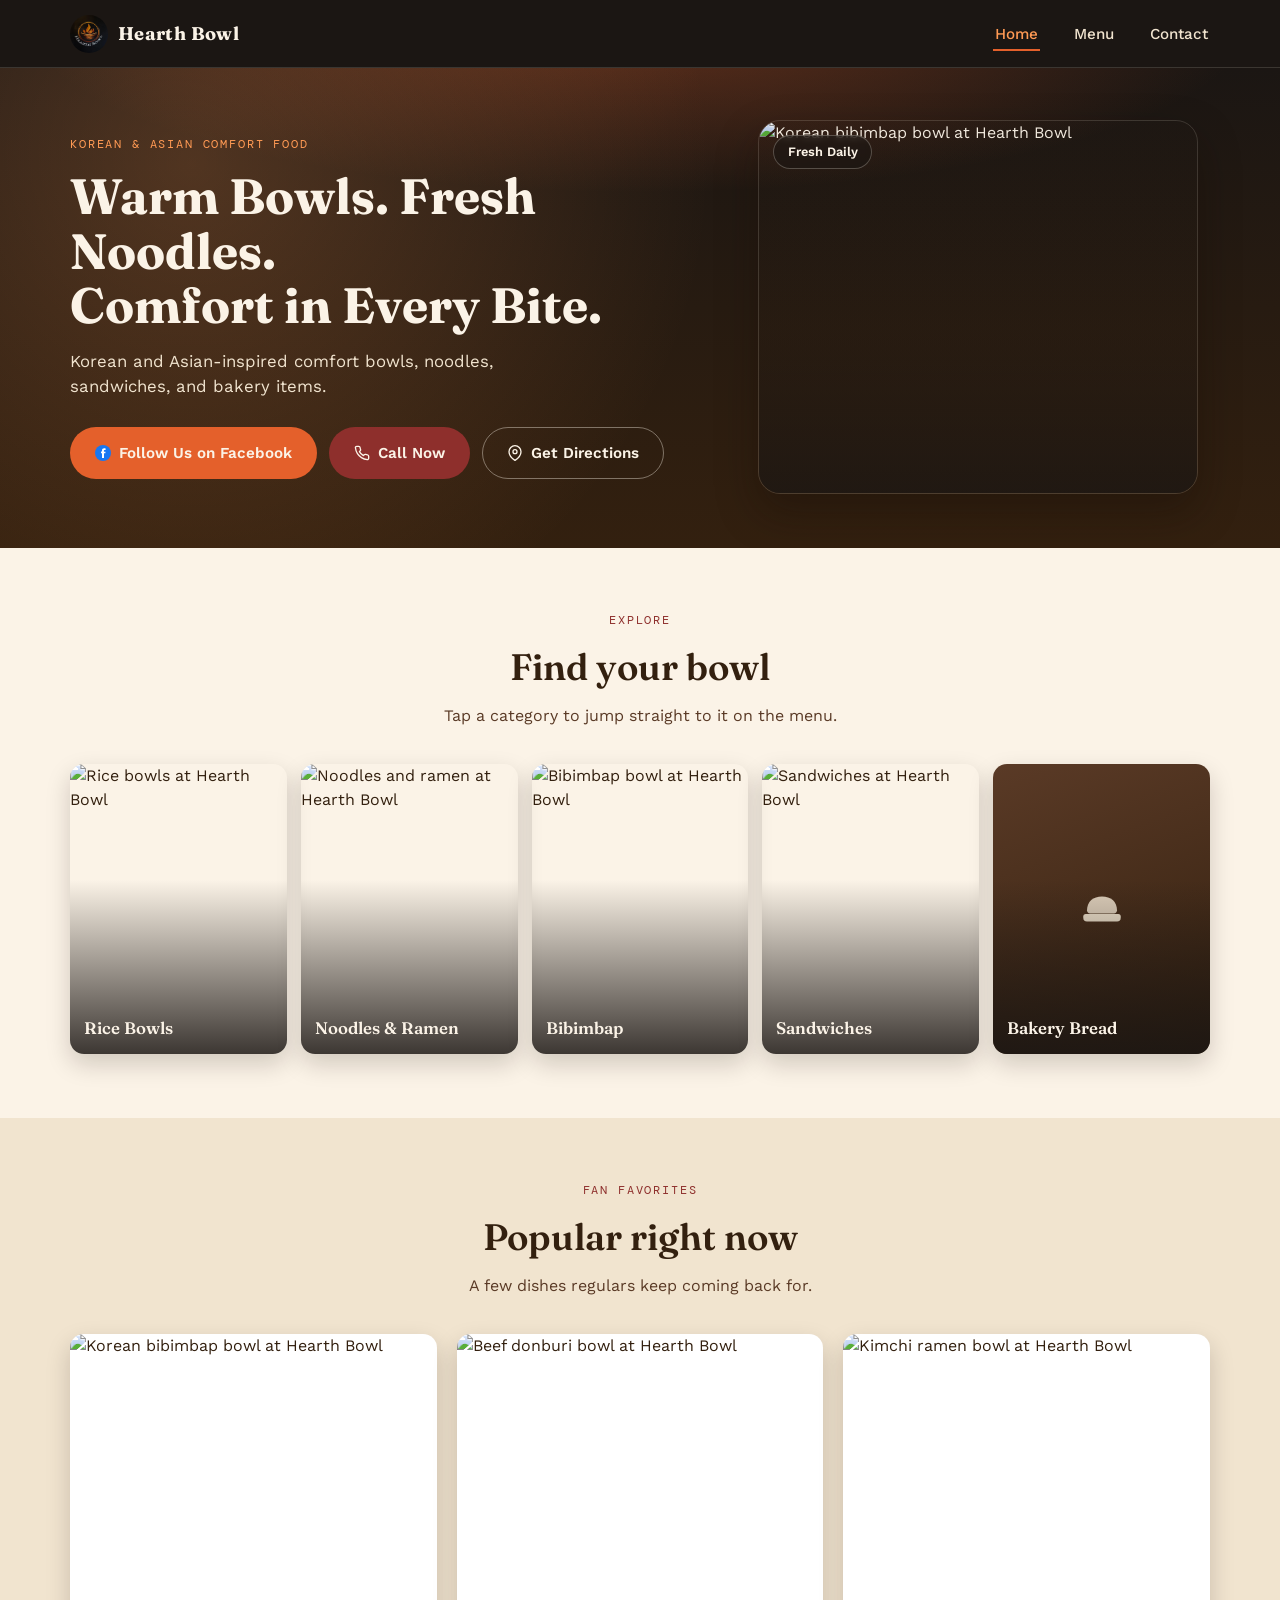
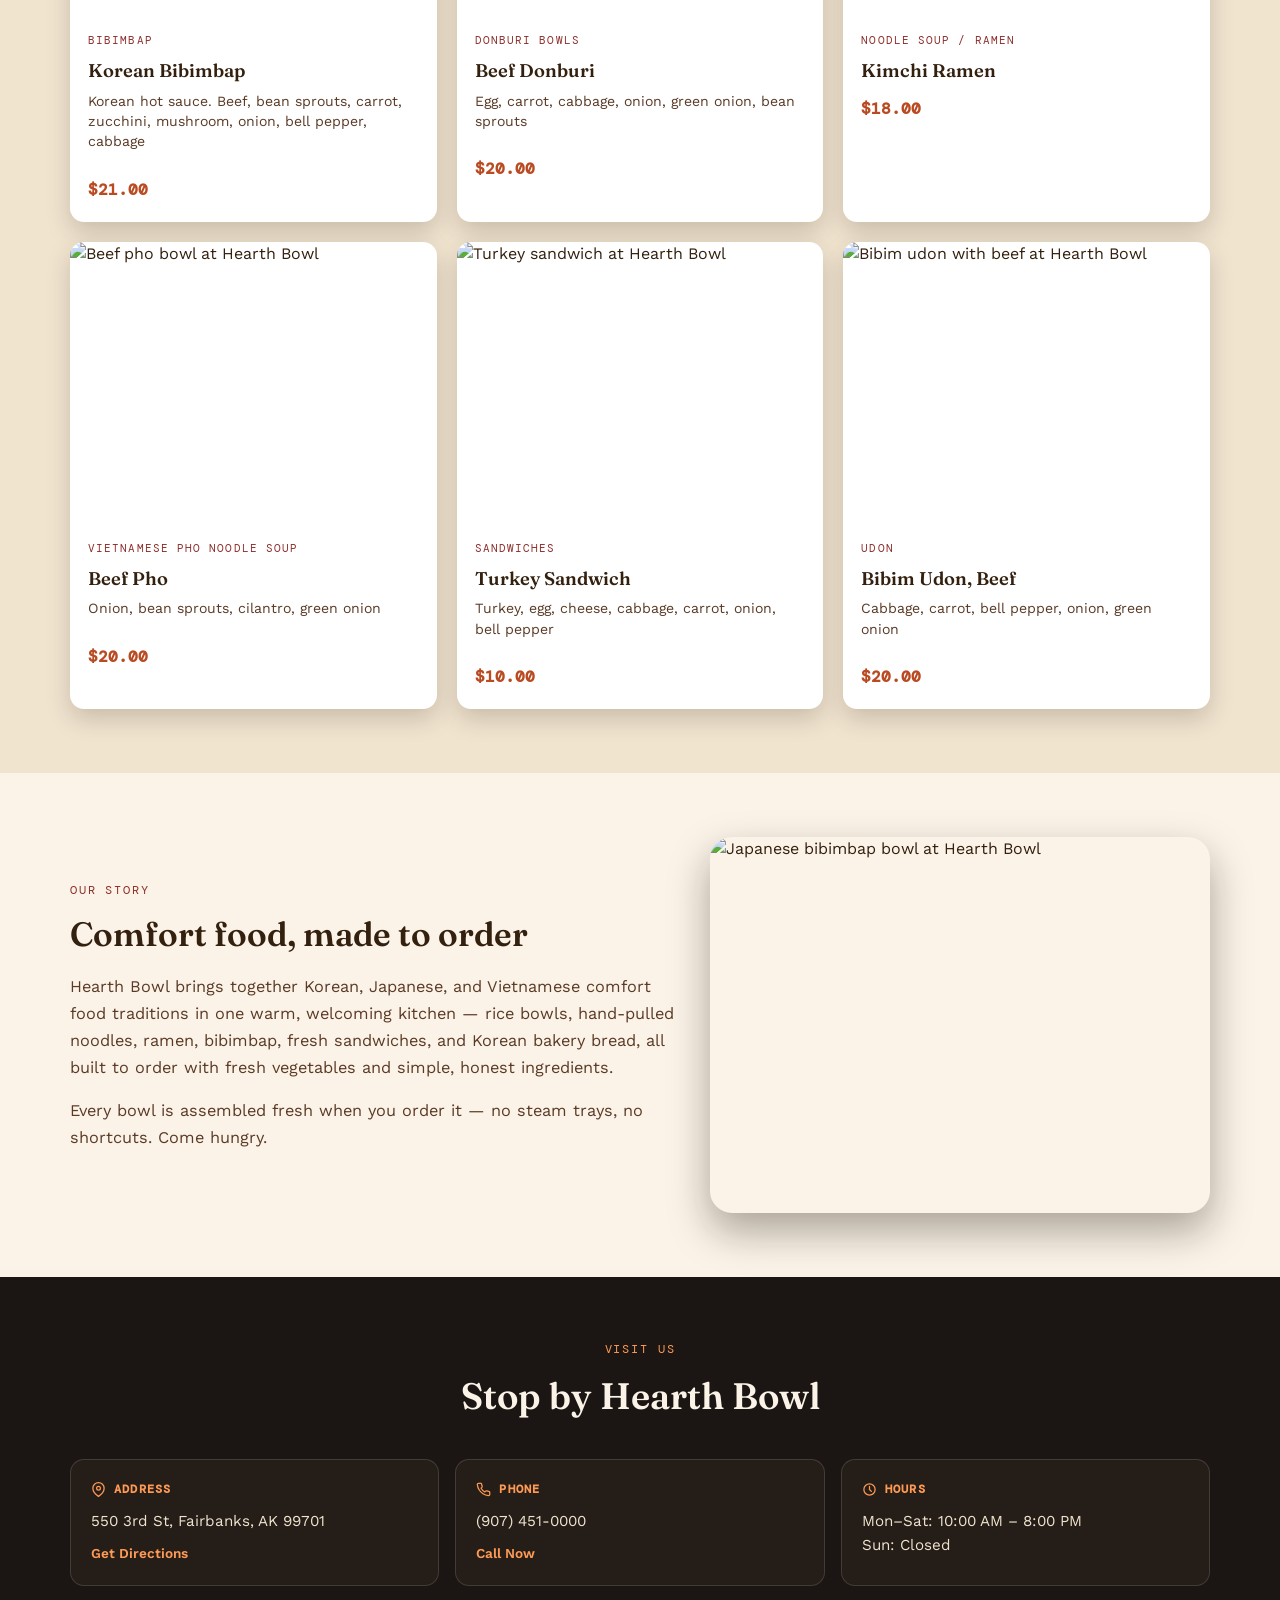
==== commit 842b0c3e: "Add files via upload" ====
--- a/index.html
+++ b/index.html
@@ -75,7 +75,7 @@
       </div>
       <div class="hero-right">
         <div class="hero-media">
-          <img src="images/korean-bibimbap.jpg" alt="Korean bibimbap bowl" class="" loading="lazy">
+          <img src="assets/images/hero-bowl.jpg" alt="Korean bibimbap bowl at Hearth Bowl" class="" loading="lazy">
           <span class="hero-tag-top">Fresh Daily</span>
         </div>
       </div>
@@ -93,22 +93,22 @@
       <div class="tile-grid">
         
         <a class="tile" href="#menu" data-page="menu" data-cat="donburi">
-          <div class="tile-media"><img src="images/beef-donburi.jpg" alt="Rice Bowls" class="tile-photo" loading="lazy"></div>
+          <div class="tile-media"><img src="assets/images/rice-bowls.jpg" alt="Rice bowls at Hearth Bowl" class="tile-photo" loading="lazy"></div>
           <span class="tile-label">Rice Bowls</span>
         </a>
 
         <a class="tile" href="#menu" data-page="menu" data-cat="udon">
-          <div class="tile-media"><img src="images/kimchi-ramen.jpg" alt="Noodles &amp; Ramen" class="tile-photo" loading="lazy"></div>
+          <div class="tile-media"><img src="assets/images/noodles.jpg" alt="Noodles and ramen at Hearth Bowl" class="tile-photo" loading="lazy"></div>
           <span class="tile-label">Noodles &amp; Ramen</span>
         </a>
 
         <a class="tile" href="#menu" data-page="menu" data-cat="bibimbap">
-          <div class="tile-media"><img src="images/korean-bibimbap.jpg" alt="Bibimbap" class="tile-photo" loading="lazy"></div>
+          <div class="tile-media"><img src="assets/images/bibimbap.jpg" alt="Bibimbap bowl at Hearth Bowl" class="tile-photo" loading="lazy"></div>
           <span class="tile-label">Bibimbap</span>
         </a>
 
         <a class="tile" href="#menu" data-page="menu" data-cat="sandwiches">
-          <div class="tile-media"><img src="images/bacon-sandwich.jpg" alt="Sandwiches" class="tile-photo" loading="lazy"></div>
+          <div class="tile-media"><img src="assets/images/sandwiches.jpg" alt="Sandwiches at Hearth Bowl" class="tile-photo" loading="lazy"></div>
           <span class="tile-label">Sandwiches</span>
         </a>
 
@@ -131,7 +131,7 @@
       <div class="pop-grid">
         
         <article class="pop-card fade-in">
-          <div class="pop-media"><img src="images/korean-bibimbap.jpg" alt="Korean Bibimbap" class="pop-photo" loading="lazy"></div>
+          <div class="pop-media"><img src="assets/images/korean-bibimbap.jpg" alt="Korean bibimbap bowl at Hearth Bowl" class="pop-photo" loading="lazy"></div>
           <div class="pop-body">
             <span class="pop-eyebrow">Bibimbap</span>
             <h3>Korean Bibimbap</h3>
@@ -141,7 +141,7 @@
         </article>
 
         <article class="pop-card fade-in">
-          <div class="pop-media"><img src="images/beef-donburi.jpg" alt="Beef Donburi" class="pop-photo" loading="lazy"></div>
+          <div class="pop-media"><img src="assets/images/beef-donburi.jpg" alt="Beef donburi bowl at Hearth Bowl" class="pop-photo" loading="lazy"></div>
           <div class="pop-body">
             <span class="pop-eyebrow">Donburi Bowls</span>
             <h3>Beef Donburi</h3>
@@ -151,7 +151,7 @@
         </article>
 
         <article class="pop-card fade-in">
-          <div class="pop-media"><img src="images/kimchi-ramen.jpg" alt="Kimchi Ramen" class="pop-photo" loading="lazy"></div>
+          <div class="pop-media"><img src="assets/images/kimchi-ramen.jpg" alt="Kimchi ramen bowl at Hearth Bowl" class="pop-photo" loading="lazy"></div>
           <div class="pop-body">
             <span class="pop-eyebrow">Noodle Soup / Ramen</span>
             <h3>Kimchi Ramen</h3>
@@ -161,7 +161,7 @@
         </article>
 
         <article class="pop-card fade-in">
-          <div class="pop-media"><img src="images/beef-pho.jpg" alt="Beef Pho" class="pop-photo" loading="lazy"></div>
+          <div class="pop-media"><img src="assets/images/beef-pho.jpg" alt="Beef pho bowl at Hearth Bowl" class="pop-photo" loading="lazy"></div>
           <div class="pop-body">
             <span class="pop-eyebrow">Vietnamese Pho Noodle Soup</span>
             <h3>Beef Pho</h3>
@@ -171,7 +171,7 @@
         </article>
 
         <article class="pop-card fade-in">
-          <div class="pop-media"><img src="images/turkey-sandwich.jpg" alt="Turkey Sandwich" class="pop-photo" loading="lazy"></div>
+          <div class="pop-media"><img src="assets/images/turkey-sandwich.jpg" alt="Turkey sandwich at Hearth Bowl" class="pop-photo" loading="lazy"></div>
           <div class="pop-body">
             <span class="pop-eyebrow">Sandwiches</span>
             <h3>Turkey Sandwich</h3>
@@ -181,7 +181,7 @@
         </article>
 
         <article class="pop-card fade-in">
-          <div class="pop-media"><img src="images/bibim-udon-beef.jpg" alt="Bibim Udon, Beef" class="pop-photo" loading="lazy"></div>
+          <div class="pop-media"><img src="assets/images/bibim-udon-beef.jpg" alt="Bibim udon with beef at Hearth Bowl" class="pop-photo" loading="lazy"></div>
           <div class="pop-body">
             <span class="pop-eyebrow">Udon</span>
             <h3>Bibim Udon, Beef</h3>
@@ -204,7 +204,7 @@
           <p>Every bowl is assembled fresh when you order it — no steam trays, no shortcuts. Come hungry.</p>
         </div>
         <div class="about-media fade-in">
-          <img src="images/korean-bibimbap.jpg" alt="Korean bibimbap bowl" class="" loading="lazy">
+          <img src="assets/images/japanese-bibimbap.jpg" alt="Japanese bibimbap bowl at Hearth Bowl" class="" loading="lazy">
         </div>
       </div>
     </div>
@@ -276,7 +276,7 @@
       <ul class="menu-list">
         
       <li class="menu-item">
-        <div class="item-photo-wrap"><img src="images/turkey-sandwich.jpg" alt="Turkey Sandwich" class="item-photo" loading="lazy"></div>
+        <div class="item-photo-wrap"><img src="assets/images/turkey-sandwich.jpg" alt="Turkey sandwich at Hearth Bowl" class="item-photo" loading="lazy"></div>
         <div class="item-info">
           <div class="item-row">
             <h3 class="item-name">Turkey Sandwich</h3>
@@ -288,7 +288,7 @@
       </li>
 
       <li class="menu-item">
-        <div class="item-photo-wrap"><img src="images/tuna-sandwich.jpg" alt="Tuna Sandwich" class="item-photo" loading="lazy"></div>
+        <div class="item-photo-wrap"><img src="assets/images/tuna-sandwich.jpg" alt="Tuna sandwich at Hearth Bowl" class="item-photo" loading="lazy"></div>
         <div class="item-info">
           <div class="item-row">
             <h3 class="item-name">Tuna Sandwich</h3>
@@ -300,7 +300,7 @@
       </li>
 
       <li class="menu-item">
-        <div class="item-photo-wrap"><img src="images/chicken-sandwich.jpg" alt="Chicken Sandwich" class="item-photo" loading="lazy"></div>
+        <div class="item-photo-wrap"><img src="assets/images/chicken-sandwich.jpg" alt="Chicken sandwich at Hearth Bowl" class="item-photo" loading="lazy"></div>
         <div class="item-info">
           <div class="item-row">
             <h3 class="item-name">Chicken Sandwich</h3>
@@ -312,7 +312,7 @@
       </li>
 
       <li class="menu-item">
-        <div class="item-photo-wrap"><img src="images/bacon-sandwich.jpg" alt="Bacon Sandwich" class="item-photo" loading="lazy"></div>
+        <div class="item-photo-wrap"><img src="assets/images/bacon-sandwich.jpg" alt="Bacon sandwich at Hearth Bowl" class="item-photo" loading="lazy"></div>
         <div class="item-info">
           <div class="item-row">
             <h3 class="item-name">Bacon Sandwich</h3>
@@ -324,7 +324,7 @@
       </li>
 
       <li class="menu-item">
-        <div class="item-photo-wrap"><img src="images/ham-sandwich.jpg" alt="Ham Sandwich" class="item-photo" loading="lazy"></div>
+        <div class="item-photo-wrap"><img src="assets/images/ham-sandwich.jpg" alt="Ham sandwich at Hearth Bowl" class="item-photo" loading="lazy"></div>
         <div class="item-info">
           <div class="item-row">
             <h3 class="item-name">Ham Sandwich</h3>
@@ -368,7 +368,7 @@
       <ul class="menu-list">
         
       <li class="menu-item">
-        <div class="item-photo-wrap"><img src="images/udon-soup.jpg" alt="Udon Soup" class="item-photo" loading="lazy"></div>
+        <div class="item-photo-wrap"><img src="assets/images/udon-soup.png" alt="Udon soup bowl at Hearth Bowl" class="item-photo" loading="lazy"></div>
         <div class="item-info">
           <div class="item-row">
             <h3 class="item-name">Udon Soup</h3>
@@ -380,7 +380,7 @@
       </li>
 
       <li class="menu-item">
-        <div class="item-photo-wrap"><img src="images/bibim-udon-beef.jpg" alt="Bibim Udon, Beef" class="item-photo" loading="lazy"></div>
+        <div class="item-photo-wrap"><img src="assets/images/bibim-udon-beef.jpg" alt="Bibim udon with beef at Hearth Bowl" class="item-photo" loading="lazy"></div>
         <div class="item-info">
           <div class="item-row">
             <h3 class="item-name">Bibim Udon, Beef</h3>
@@ -392,7 +392,7 @@
       </li>
 
       <li class="menu-item">
-        <div class="item-photo-wrap"><img src="images/bibim-udon-pork.jpg" alt="Bibim Udon, Pork" class="item-photo" loading="lazy"></div>
+        <div class="item-photo-wrap"><img src="assets/images/bibim-udon-pork.jpg" alt="Bibim udon with pork at Hearth Bowl" class="item-photo" loading="lazy"></div>
         <div class="item-info">
           <div class="item-row">
             <h3 class="item-name">Bibim Udon, Pork</h3>
@@ -404,7 +404,7 @@
       </li>
 
       <li class="menu-item">
-        <div class="item-photo-wrap"><img src="images/bibim-udon-chicken.jpg" alt="Bibim Udon, Chicken" class="item-photo" loading="lazy"></div>
+        <div class="item-photo-wrap"><img src="assets/images/bibim-udon-chicken.jpg" alt="Bibim udon with chicken at Hearth Bowl" class="item-photo" loading="lazy"></div>
         <div class="item-info">
           <div class="item-row">
             <h3 class="item-name">Bibim Udon, Chicken</h3>
@@ -416,7 +416,7 @@
       </li>
 
       <li class="menu-item">
-        <div class="item-photo-wrap"><img src="images/bibim-udon-shrimp.jpg" alt="Bibim Udon, Shrimp" class="item-photo" loading="lazy"></div>
+        <div class="item-photo-wrap"><img src="assets/images/bibim-udon-shrimp.jpg" alt="Bibim udon with shrimp at Hearth Bowl" class="item-photo" loading="lazy"></div>
         <div class="item-info">
           <div class="item-row">
             <h3 class="item-name">Bibim Udon, Shrimp</h3>
@@ -438,7 +438,7 @@
       <ul class="menu-list">
         
       <li class="menu-item">
-        <div class="item-photo-wrap"><img src="images/vegetable-donburi.jpg" alt="Vegetable Donburi" class="item-photo" loading="lazy"></div>
+        <div class="item-photo-wrap"><img src="assets/images/vegetable-donburi.jpg" alt="Vegetable donburi bowl at Hearth Bowl" class="item-photo" loading="lazy"></div>
         <div class="item-info">
           <div class="item-row">
             <h3 class="item-name">Vegetable Donburi</h3>
@@ -450,7 +450,7 @@
       </li>
 
       <li class="menu-item">
-        <div class="item-photo-wrap"><img src="images/beef-donburi.jpg" alt="Beef Donburi" class="item-photo" loading="lazy"></div>
+        <div class="item-photo-wrap"><img src="assets/images/beef-donburi.jpg" alt="Beef donburi bowl at Hearth Bowl" class="item-photo" loading="lazy"></div>
         <div class="item-info">
           <div class="item-row">
             <h3 class="item-name">Beef Donburi</h3>
@@ -462,7 +462,7 @@
       </li>
 
       <li class="menu-item">
-        <div class="item-photo-wrap"><img src="images/pork-donburi.jpg" alt="Pork Donburi" class="item-photo" loading="lazy"></div>
+        <div class="item-photo-wrap"><img src="assets/images/pork-donburi.jpg" alt="Pork donburi bowl at Hearth Bowl" class="item-photo" loading="lazy"></div>
         <div class="item-info">
           <div class="item-row">
             <h3 class="item-name">Pork Donburi</h3>
@@ -474,7 +474,7 @@
       </li>
 
       <li class="menu-item">
-        <div class="item-photo-wrap"><img src="images/chicken-donburi.jpg" alt="Chicken Donburi" class="item-photo" loading="lazy"></div>
+        <div class="item-photo-wrap"><img src="assets/images/chicken-donburi.jpg" alt="Chicken donburi bowl at Hearth Bowl" class="item-photo" loading="lazy"></div>
         <div class="item-info">
           <div class="item-row">
             <h3 class="item-name">Chicken Donburi</h3>
@@ -486,7 +486,7 @@
       </li>
 
       <li class="menu-item">
-        <div class="item-photo-wrap"><img src="images/combo-donburi.jpg" alt="Combo Donburi" class="item-photo" loading="lazy"></div>
+        <div class="item-photo-wrap"><img src="assets/images/combo-donburi.jpg" alt="Combo donburi bowl at Hearth Bowl" class="item-photo" loading="lazy"></div>
         <div class="item-info">
           <div class="item-row">
             <h3 class="item-name">Combo Donburi</h3>
@@ -498,7 +498,7 @@
       </li>
 
       <li class="menu-item">
-        <div class="item-photo-wrap"><img src="images/kimchi-donburi.jpg" alt="Kimchi Donburi" class="item-photo" loading="lazy"></div>
+        <div class="item-photo-wrap"><img src="assets/images/kimchi-donburi.jpg" alt="Kimchi donburi bowl at Hearth Bowl" class="item-photo" loading="lazy"></div>
         <div class="item-info">
           <div class="item-row">
             <h3 class="item-name">Kimchi Donburi</h3>
@@ -520,7 +520,7 @@
       <ul class="menu-list">
         
       <li class="menu-item">
-        <div class="item-photo-wrap"><img src="images/japanese-bibimbap.jpg" alt="Japanese Bibimbap" class="item-photo" loading="lazy"></div>
+        <div class="item-photo-wrap"><img src="assets/images/japanese-bibimbap.jpg" alt="Japanese bibimbap bowl at Hearth Bowl" class="item-photo" loading="lazy"></div>
         <div class="item-info">
           <div class="item-row">
             <h3 class="item-name">Japanese Bibimbap</h3>
@@ -532,7 +532,7 @@
       </li>
 
       <li class="menu-item">
-        <div class="item-photo-wrap"><img src="images/korean-bibimbap.jpg" alt="Korean Bibimbap" class="item-photo" loading="lazy"></div>
+        <div class="item-photo-wrap"><img src="assets/images/korean-bibimbap.jpg" alt="Korean bibimbap bowl at Hearth Bowl" class="item-photo" loading="lazy"></div>
         <div class="item-info">
           <div class="item-row">
             <h3 class="item-name">Korean Bibimbap</h3>
@@ -554,7 +554,7 @@
       <ul class="menu-list">
         
       <li class="menu-item">
-        <div class="item-photo-wrap"><img src="images/regular-ramen.jpg" alt="Regular Ramen" class="item-photo" loading="lazy"></div>
+        <div class="item-photo-wrap"><img src="assets/images/ramen.jpg" alt="Regular ramen bowl at Hearth Bowl" class="item-photo" loading="lazy"></div>
         <div class="item-info">
           <div class="item-row">
             <h3 class="item-name">Regular Ramen</h3>
@@ -566,7 +566,7 @@
       </li>
 
       <li class="menu-item">
-        <div class="item-photo-wrap"><img src="images/beef-ramen.jpg" alt="Beef Ramen" class="item-photo" loading="lazy"></div>
+        <div class="item-photo-wrap"><img src="assets/images/beef-ramen.jpg" alt="Beef ramen bowl at Hearth Bowl" class="item-photo" loading="lazy"></div>
         <div class="item-info">
           <div class="item-row">
             <h3 class="item-name">Beef Ramen</h3>
@@ -578,7 +578,7 @@
       </li>
 
       <li class="menu-item">
-        <div class="item-photo-wrap"><img src="images/chicken-ramen.jpg" alt="Chicken Ramen" class="item-photo" loading="lazy"></div>
+        <div class="item-photo-wrap"><img src="assets/images/chicken-ramen.jpg" alt="Chicken ramen bowl at Hearth Bowl" class="item-photo" loading="lazy"></div>
         <div class="item-info">
           <div class="item-row">
             <h3 class="item-name">Chicken Ramen</h3>
@@ -590,7 +590,7 @@
       </li>
 
       <li class="menu-item">
-        <div class="item-photo-wrap"><img src="images/pork-ramen.jpg" alt="Pork Ramen" class="item-photo" loading="lazy"></div>
+        <div class="item-photo-wrap"><img src="assets/images/pork-ramen.png" alt="Pork ramen bowl at Hearth Bowl" class="item-photo" loading="lazy"></div>
         <div class="item-info">
           <div class="item-row">
             <h3 class="item-name">Pork Ramen</h3>
@@ -602,7 +602,7 @@
       </li>
 
       <li class="menu-item">
-        <div class="item-photo-wrap"><img src="images/kimchi-ramen.jpg" alt="Kimchi Ramen" class="item-photo" loading="lazy"></div>
+        <div class="item-photo-wrap"><img src="assets/images/kimchi-ramen.jpg" alt="Kimchi ramen bowl at Hearth Bowl" class="item-photo" loading="lazy"></div>
         <div class="item-info">
           <div class="item-row">
             <h3 class="item-name">Kimchi Ramen</h3>
@@ -624,7 +624,7 @@
       <ul class="menu-list">
         
       <li class="menu-item">
-        <div class="item-photo-wrap"><img src="images/korean-beef-kalgoogsoo.jpg" alt="Korean Beef Kalgoogsoo" class="item-photo" loading="lazy"></div>
+        <div class="item-photo-wrap"><img src="assets/images/korean-beef-kalgoogsoo.jpg" alt="Korean beef kalgoogsoo bowl at Hearth Bowl" class="item-photo" loading="lazy"></div>
         <div class="item-info">
           <div class="item-row">
             <h3 class="item-name">Korean Beef Kalgoogsoo</h3>
@@ -636,7 +636,7 @@
       </li>
 
       <li class="menu-item">
-        <div class="item-photo-wrap"><img src="images/korean-chicken-kalgoogsoo.jpg" alt="Korean Chicken Kalgoogsoo" class="item-photo" loading="lazy"></div>
+        <div class="item-photo-wrap"><img src="assets/images/korean-chicken-kalgoogsoo.jpg" alt="Korean chicken kalgoogsoo bowl at Hearth Bowl" class="item-photo" loading="lazy"></div>
         <div class="item-info">
           <div class="item-row">
             <h3 class="item-name">Korean Chicken Kalgoogsoo</h3>
@@ -658,7 +658,7 @@
       <ul class="menu-list">
         
       <li class="menu-item">
-        <div class="item-photo-wrap"><img src="images/beef-pho.jpg" alt="Beef Pho" class="item-photo" loading="lazy"></div>
+        <div class="item-photo-wrap"><img src="assets/images/beef-pho.jpg" alt="Beef pho bowl at Hearth Bowl" class="item-photo" loading="lazy"></div>
         <div class="item-info">
           <div class="item-row">
             <h3 class="item-name">Beef Pho</h3>
@@ -670,7 +670,7 @@
       </li>
 
       <li class="menu-item">
-        <div class="item-photo-wrap"><img src="images/pork-pho.jpg" alt="Pork Pho" class="item-photo" loading="lazy"></div>
+        <div class="item-photo-wrap"><img src="assets/images/pork-pho.jpg" alt="Pork pho bowl at Hearth Bowl" class="item-photo" loading="lazy"></div>
         <div class="item-info">
           <div class="item-row">
             <h3 class="item-name">Pork Pho</h3>
@@ -682,7 +682,7 @@
       </li>
 
       <li class="menu-item">
-        <div class="item-photo-wrap"><img src="images/shrimp-pho.jpg" alt="Shrimp Pho" class="item-photo" loading="lazy"></div>
+        <div class="item-photo-wrap"><img src="assets/images/shrimp-pho.jpg" alt="Shrimp pho bowl at Hearth Bowl" class="item-photo" loading="lazy"></div>
         <div class="item-info">
           <div class="item-row">
             <h3 class="item-name">Shrimp Pho</h3>
@@ -694,7 +694,7 @@
       </li>
 
       <li class="menu-item">
-        <div class="item-photo-wrap"><img src="images/chicken-pho.jpg" alt="Chicken Pho" class="item-photo" loading="lazy"></div>
+        <div class="item-photo-wrap"><img src="assets/images/chicken-pho.jpg" alt="Chicken pho bowl at Hearth Bowl" class="item-photo" loading="lazy"></div>
         <div class="item-info">
           <div class="item-row">
             <h3 class="item-name">Chicken Pho</h3>
@@ -716,7 +716,7 @@
       <ul class="menu-list">
         
       <li class="menu-item">
-        <div class="item-photo-wrap"><img src="images/beef-mixed-noodles.jpg" alt="Beef Mixed Noodles" class="item-photo" loading="lazy"></div>
+        <div class="item-photo-wrap"><img src="assets/images/beef-mixed-noodles.jpg" alt="Beef mixed noodles at Hearth Bowl" class="item-photo" loading="lazy"></div>
         <div class="item-info">
           <div class="item-row">
             <h3 class="item-name">Beef Mixed Noodles</h3>
@@ -728,7 +728,7 @@
       </li>
 
       <li class="menu-item">
-        <div class="item-photo-wrap"><img src="images/pork-mixed-noodles.jpg" alt="Pork Mixed Noodles" class="item-photo" loading="lazy"></div>
+        <div class="item-photo-wrap"><img src="assets/images/pork-mixed-noodles.jpg" alt="Pork mixed noodles at Hearth Bowl" class="item-photo" loading="lazy"></div>
         <div class="item-info">
           <div class="item-row">
             <h3 class="item-name">Pork Mixed Noodles</h3>
@@ -740,7 +740,7 @@
       </li>
 
       <li class="menu-item">
-        <div class="item-photo-wrap"><img src="images/shrimp-mixed-noodles.jpg" alt="Shrimp Mixed Noodles" class="item-photo" loading="lazy"></div>
+        <div class="item-photo-wrap"><img src="assets/images/shrimp-mixed-noodles.jpg" alt="Shrimp mixed noodles at Hearth Bowl" class="item-photo" loading="lazy"></div>
         <div class="item-info">
           <div class="item-row">
             <h3 class="item-name">Shrimp Mixed Noodles</h3>
@@ -752,7 +752,7 @@
       </li>
 
       <li class="menu-item">
-        <div class="item-photo-wrap"><img src="images/chicken-mixed-noodles.jpg" alt="Chicken Mixed Noodles" class="item-photo" loading="lazy"></div>
+        <div class="item-photo-wrap"><img src="assets/images/chicken-mixed-noodles.jpg" alt="Chicken mixed noodles at Hearth Bowl" class="item-photo" loading="lazy"></div>
         <div class="item-info">
           <div class="item-row">
             <h3 class="item-name">Chicken Mixed Noodles</h3>
